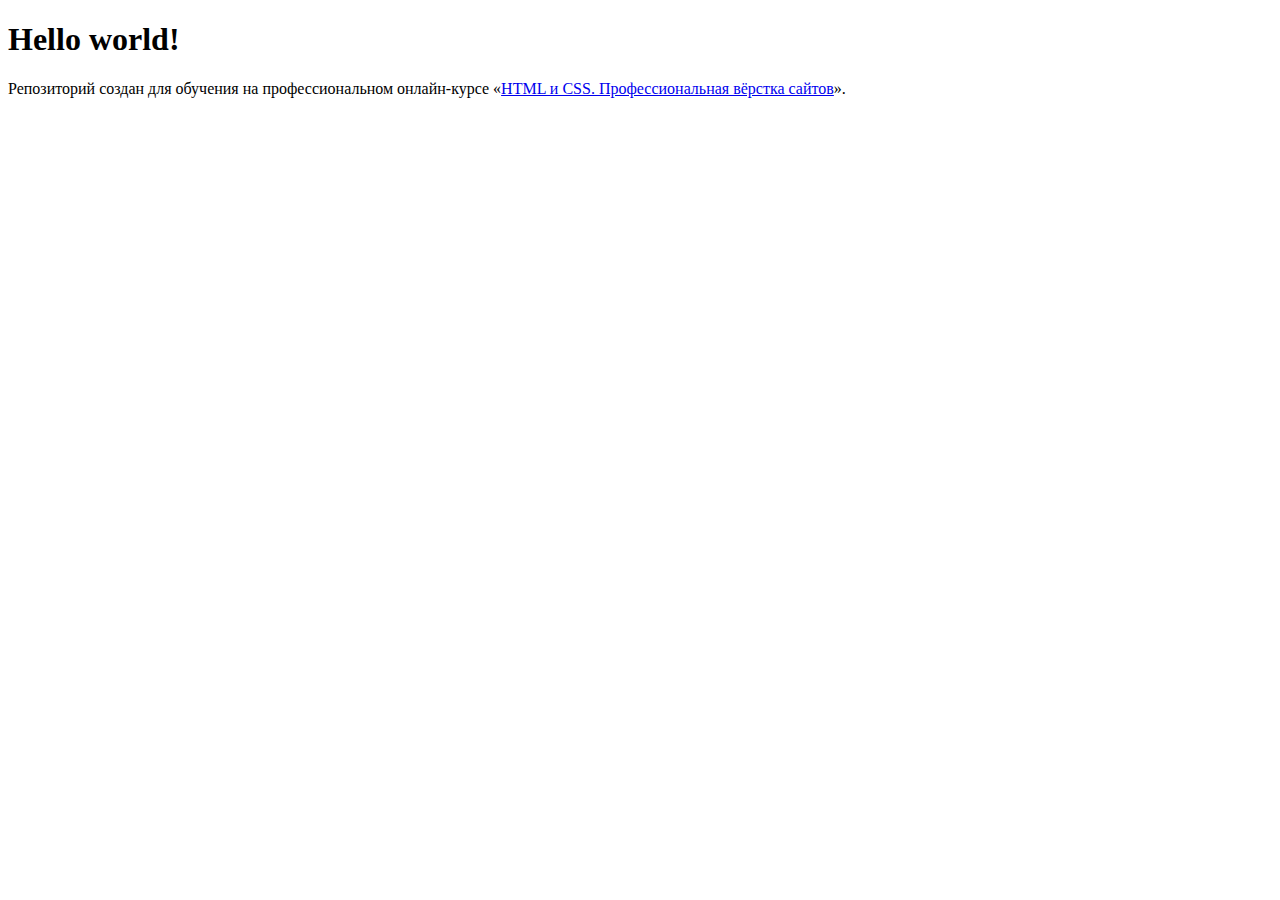
==== index.html @ e13b65fc "add my first commit" ====
<!DOCTYPE html>
<html lang="ru">
  <head>
    <meta charset="utf-8">
    <title>HTML Academy: Седона</title>
  </head>
  <body>
    <h1>Hello world!</h1>
    <p>Репозиторий создан для обучения на профессиональном онлайн‑курсе «<a href="https://htmlacademy.ru/intensive/htmlcss">HTML и CSS. Профессиональная вёрстка сайтов</a>».</p>

  </body>
</html>
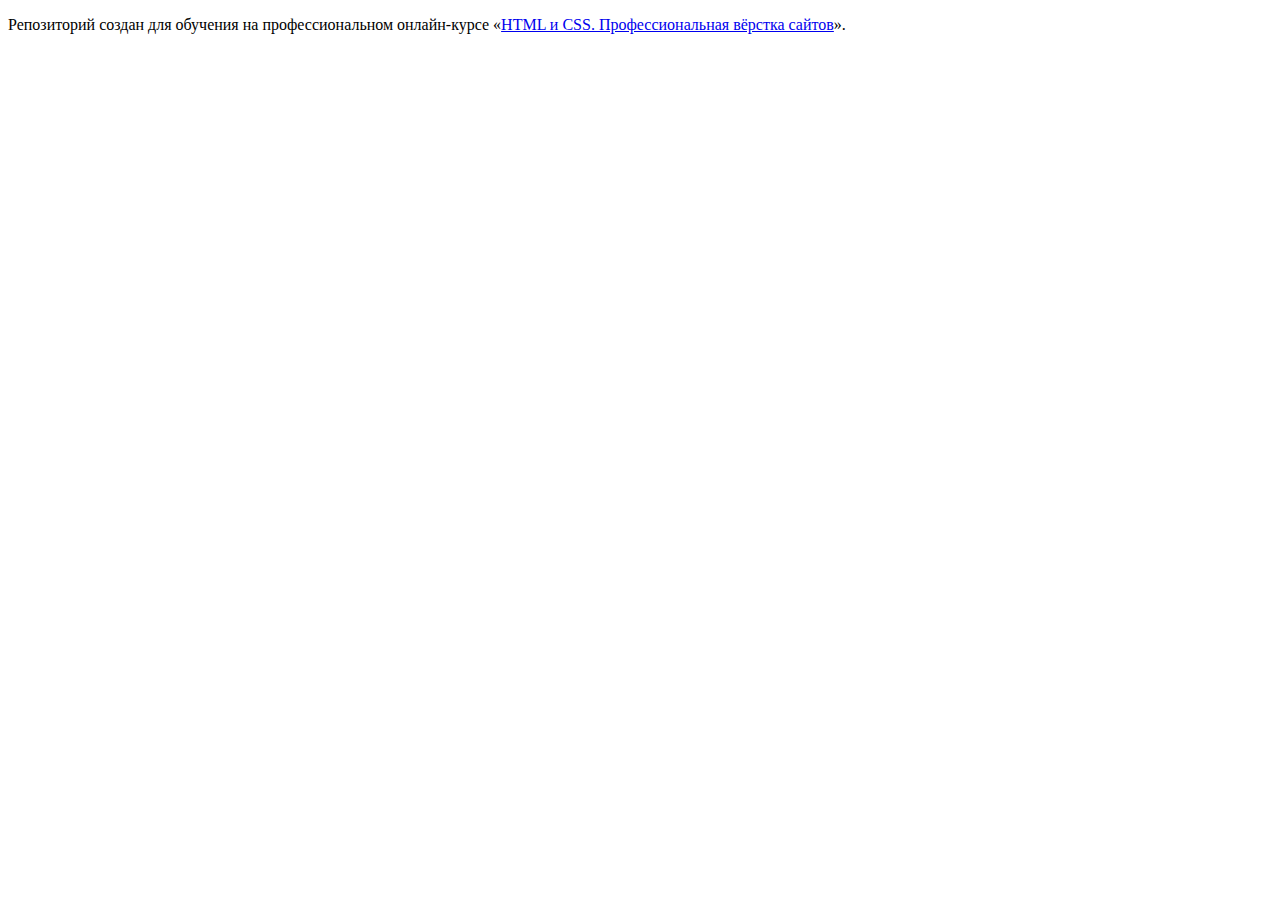
==== commit aec79478: "delete my commit" ====
--- a/index.html
+++ b/index.html
@@ -5,8 +5,6 @@
     <title>HTML Academy: Седона</title>
   </head>
   <body>
-    <h1>Hello world!</h1>
     <p>Репозиторий создан для обучения на профессиональном онлайн‑курсе «<a href="https://htmlacademy.ru/intensive/htmlcss">HTML и CSS. Профессиональная вёрстка сайтов</a>».</p>
-
   </body>
 </html>
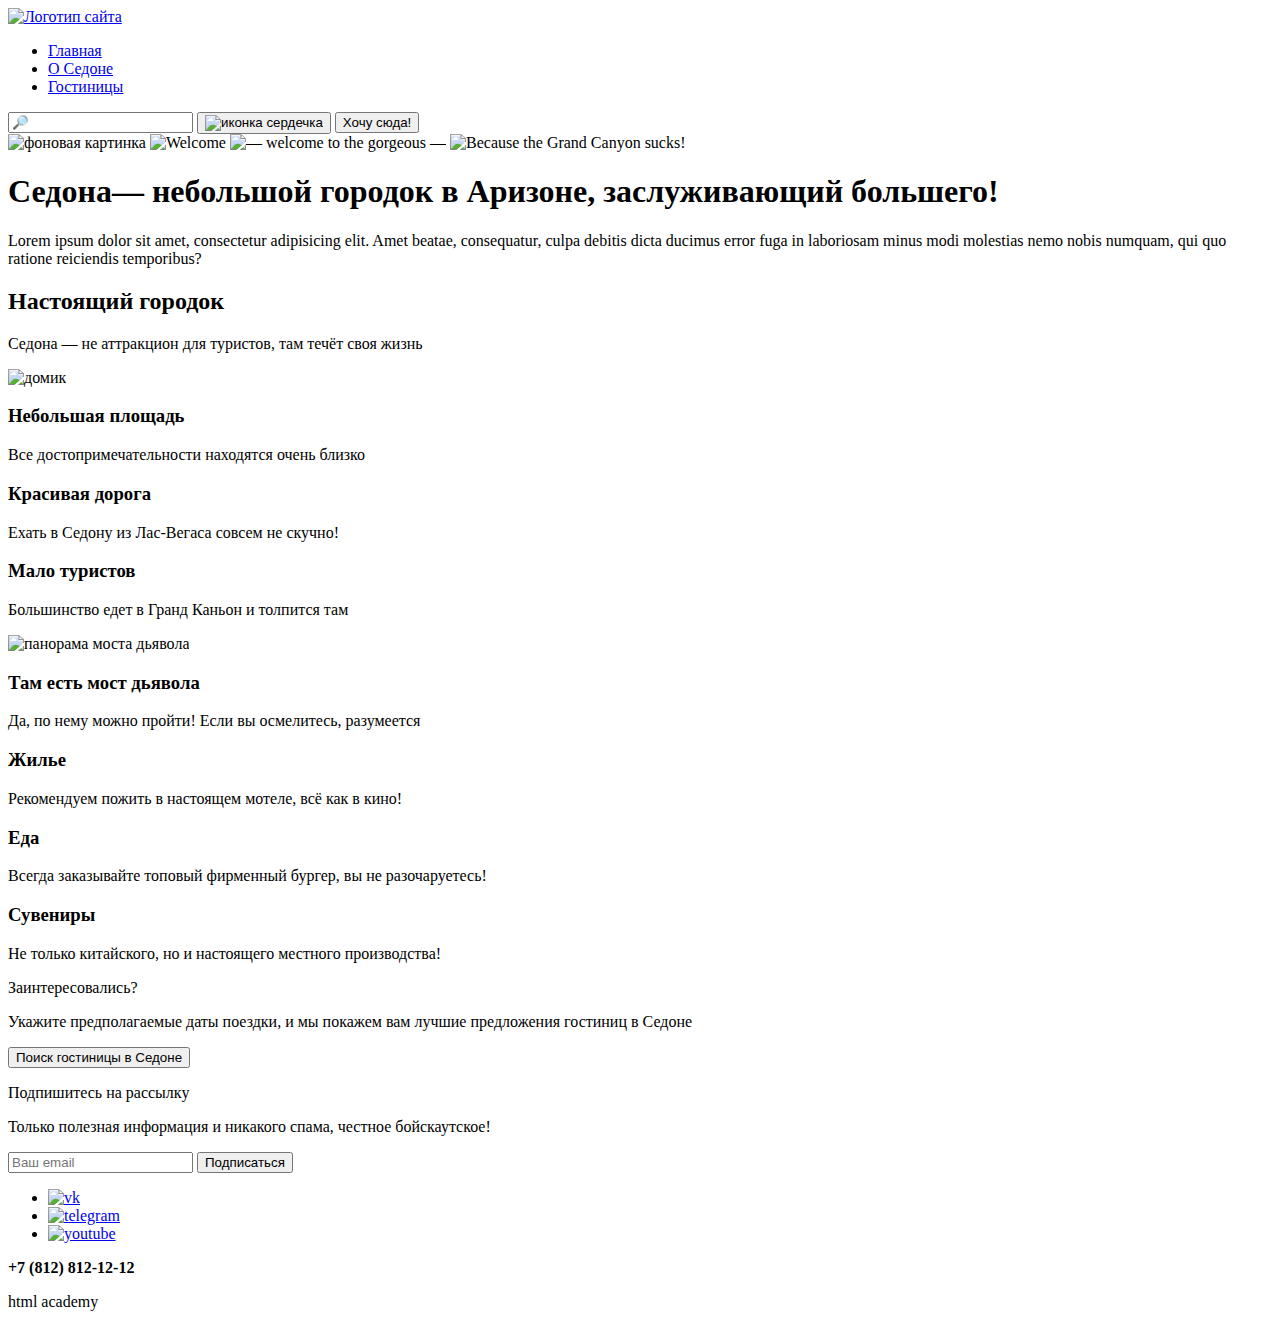
==== commit 2501bd51: "add markup of the main page and catalog" ====
--- a/index.html
+++ b/index.html
@@ -5,6 +5,121 @@
     <title>HTML Academy: Седона</title>
   </head>
   <body>
-    <p>Репозиторий создан для обучения на профессиональном онлайн‑курсе «<a href="https://htmlacademy.ru/intensive/htmlcss">HTML и CSS. Профессиональная вёрстка сайтов</a>».</p>
+    <header class="main-header">
+      <nav>
+        <a href="#">
+          <img src="#" alt="Логотип сайта">
+        </a>
+        <ul>
+          <li>
+            <a href="#">Главная</a>
+          </li>
+          <li>
+            <a href="#">О Седоне</a>
+          </li>
+          <li>
+            <a href="#">Гостиницы</a>
+          </li>
+        </ul>
+      </nav>
+      <div>
+        <label>
+          <input type="search" placeholder="🔎">
+          <button>
+            <img src="" alt="иконка сердечка">
+          </button>
+          <button>Хочу сюда!</button>
+        </label>
+      </div>
+    </header>
+    <main>
+      <section>
+        <div>
+          <img src="" alt="фоновая картинка">
+          <img src="" alt="Welcome">
+          <img src="" alt="— welcome to the gorgeous —">
+          <img src="" alt="Because the Grand Canyon sucks!">
+          <img src="" alt="">
+        </div>
+        <div>
+          <h1> Седона— небольшой городок в Аризоне, заслуживающий большего!</h1>
+          <p>Lorem ipsum dolor sit amet, consectetur adipisicing elit. Amet beatae, consequatur, culpa debitis dicta ducimus error fuga in laboriosam minus modi molestias nemo nobis numquam, qui quo ratione reiciendis temporibus?</p>
+        </div>
+      </section>
+      <section class="advantages-container">
+        <div>
+          <div class="advantages-item-dark">
+            <h2>Настоящий городок</h2>
+            <p>Седона — не аттракцион для туристов, там течёт своя жизнь</p>
+          </div>
+          <img src="photo-1" alt="домик">
+        </div>
+        <div>
+          <div class="advantages-item-light">
+            <h3>Небольшая площадь</h3>
+            <p>Все достопримечательности находятся очень близко</p>
+          </div>
+          <div class="advantages-item-middle">
+            <h3>Красивая дорога</h3>
+            <p>Ехать в Седону из Лас-Вегаса совсем не скучно!</p>
+          </div>
+          <div class="advantages-item-light">
+            <h3>Мало туристов</h3>
+            <p>Большинство едет в Гранд Каньон и толпится там</p>
+          </div>
+        </div>
+        <div>
+        <img src="photo-2" alt="панорама моста дьявола">
+        <div class="advantages-item-dark">
+          <h3>Там есть мост дьявола</h3>
+          <p>Да, по нему можно пройти! Если вы осмелитесь, разумеется</p>
+        </div>
+      </div>
+        <div>
+          <div class="advantages-item-middle">
+            <h3>Жилье</h3>
+            <p>Рекомендуем пожить в настоящем мотеле, всё как в кино!</p>
+          </div>
+          <div class="advantages-item-light">
+            <h3>Еда</h3>
+            <p>Всегда заказывайте топовый фирменный бургер, вы не разочаруетесь!</p>
+          </div>
+          <div class="advantages-item-middle">
+            <h3>Сувениры</h3>
+            <p>Не только китайского, но и настоящего местного производства!</p>
+          </div>
+        </div>
+      </section>
+    </main>
+    <section class="search-hotel">
+      <p>Заинтересовались?</p>
+      <p>Укажите предполагаемые даты поездки, и мы покажем вам лучшие предложения гостиниц в Седоне</p>
+      <button>Поиск гостиницы в Седоне</button>
+    </section>
+    <article class="subscribe-to-newsletter">
+      <p>Подпишитесь на рассылку</p>
+      <p>Только полезная информация и никакого спама, честное бойскаутское!</p>
+      <form action="#" method="post">
+        <label>
+          <input type="email" placeholder="Ваш email">
+          <button class="button-subscribe" type="submit">Подписаться</button>
+        </label>
+      </form>
+    </article>
+    <footer>
+      <ul class="socials">
+        <li>
+          <a href="https://vk.com/htmlacademy" target="_blank"><img src="" alt="vk"></a>
+        </li>
+        <li>
+          <a href="https://t.me/htmlacademy" target="_blank"><img src="" alt="telegram"></a>
+        </li>
+        <li>
+          <a href="https://www.youtube.com/user/htmlacademyru" target="_blank"><img src="" alt="youtube"></a>
+        </li>
+      </ul>
+      <b class="phone-number">+7 (812) 812-12-12</b>
+      <p>html academy</p>
+    </footer>
   </body>
 </html>
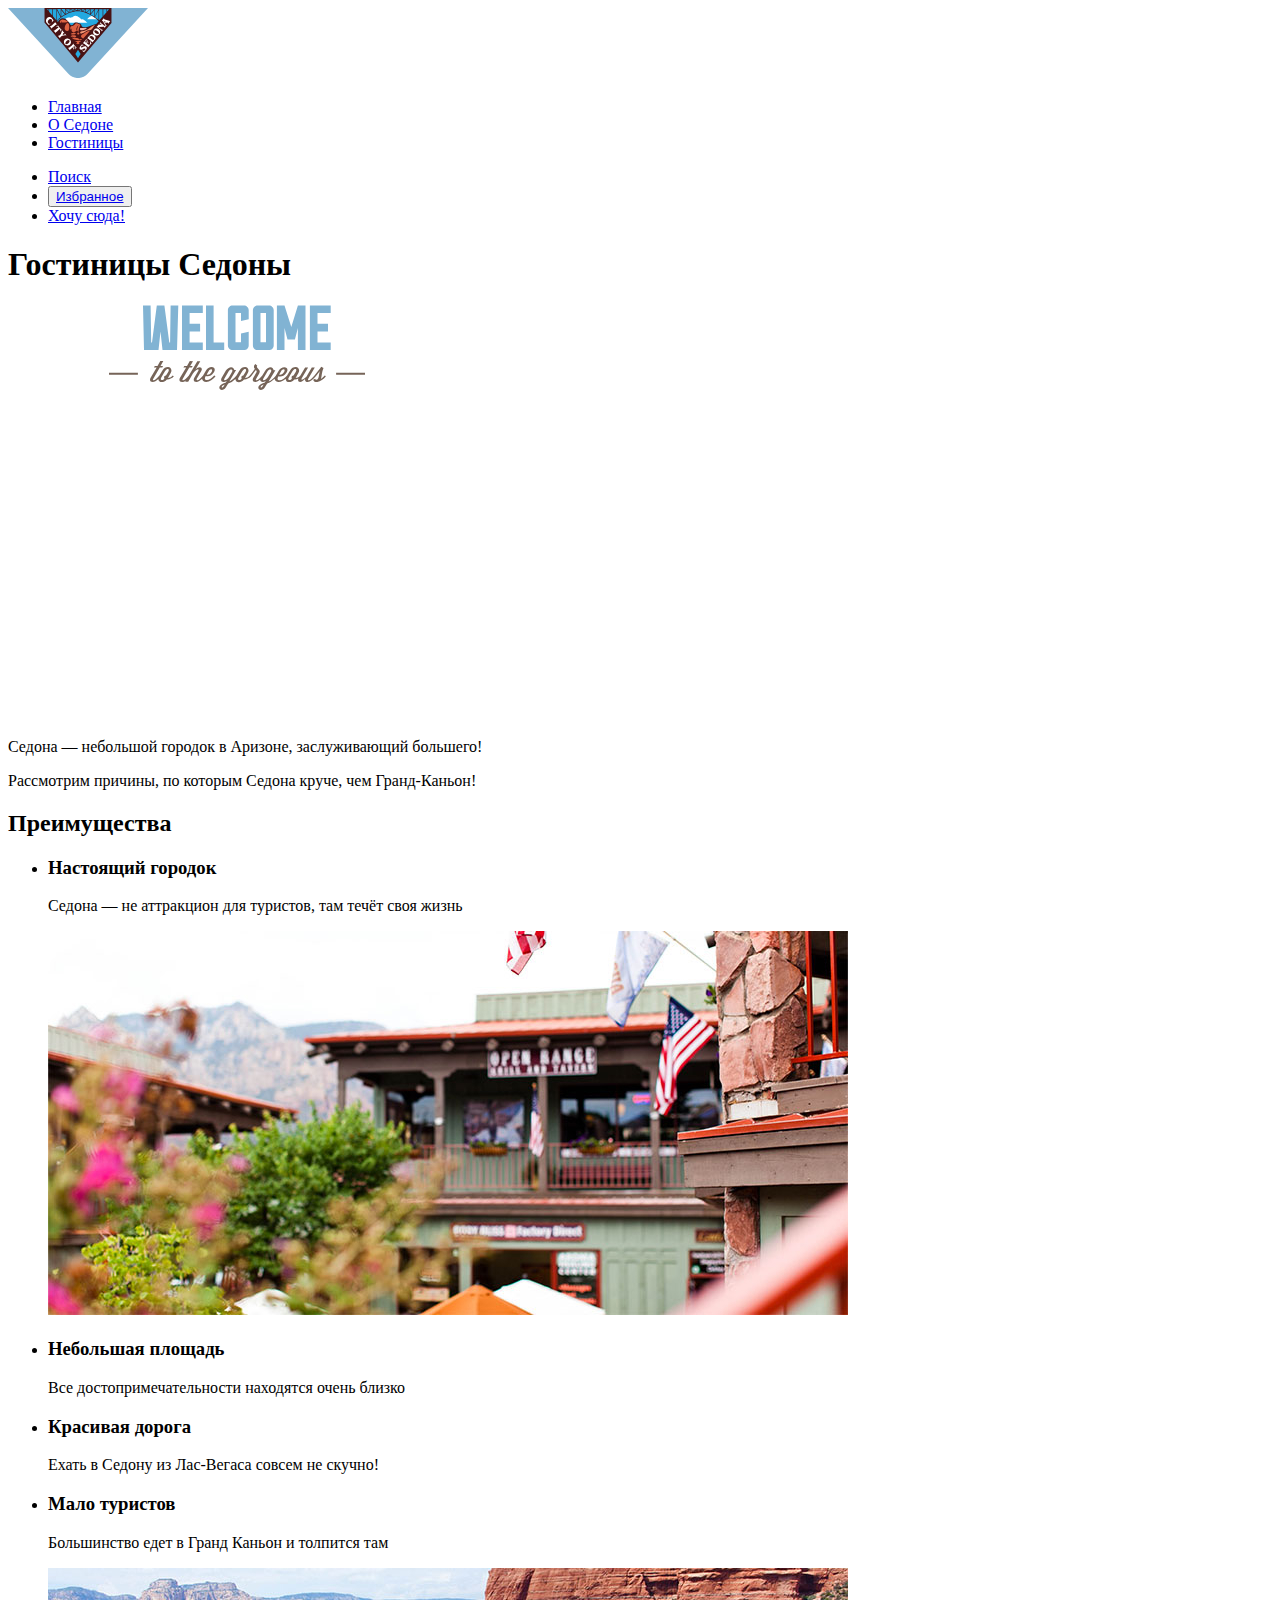
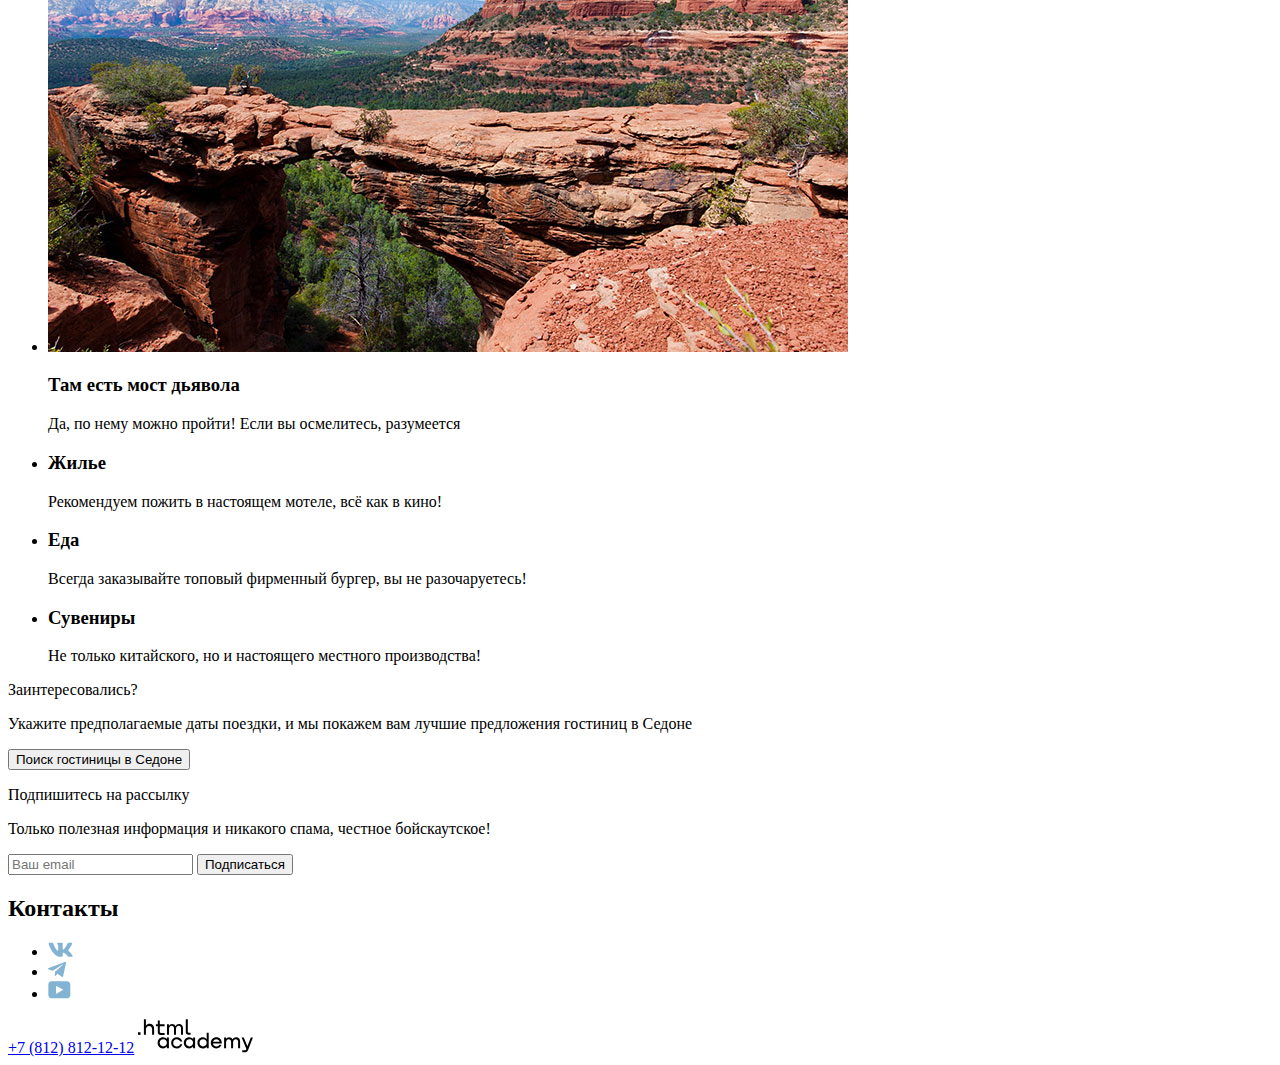
==== commit a44ca18b: "fix markup of the main page and catalog" ====
--- a/index.html
+++ b/index.html
@@ -2,124 +2,144 @@
 <html lang="ru">
   <head>
     <meta charset="utf-8">
-    <title>HTML Academy: Седона</title>
+    <title class="visually-hidden">HTML Academy: Седона</title>
   </head>
   <body>
     <header class="main-header">
-      <nav>
-        <a href="#">
-          <img src="#" alt="Логотип сайта">
-        </a>
-        <ul>
-          <li>
-            <a href="#">Главная</a>
+      <a href="https://htmlacademy.ru/">
+        <img src="img/logo-headeer.svg" alt="Логотип сайта">
+      </a>
+      <nav class="navigation">
+        <ul class="navigation-list">
+          <li class="navigation-item">
+            <a class="navigation-link navigation-link-current" href="/">Главная</a>
           </li>
-          <li>
-            <a href="#">О Седоне</a>
+          <li class="navigation-item">
+            <a class="navigation-link" href="#">О Седоне</a>
           </li>
-          <li>
-            <a href="#">Гостиницы</a>
+          <li class="navigation-item">
+            <a class="navigation-link" href="catalog.html">Гостиницы</a>
+          </li>
+        </ul>
+        <ul class="navigation-list navigation-user">
+          <li class="navigation-item">
+            <a class="navigation-link" href="#">
+              <span class="visually-hidden">Поиск</span>
+            </a>
+          </li>
+          <li class="navigation-item">
+            <button class="button-favorite" type="button" aria-label="Избранное" data-choose="12">
+              <a class="navigation-link" href="#">
+              <span class="visually-hidden">
+                Избранное
+              </span>
+              </a>
+            </button>
+          </li>
+          <li class="navigation-item">
+            <a class="navigation-link" href="#">
+              <span class="visually-hidden">
+                Хочу сюда!
+              </span>
+            </a>
           </li>
         </ul>
       </nav>
-      <div>
-        <label>
-          <input type="search" placeholder="🔎">
-          <button>
-            <img src="" alt="иконка сердечка">
-          </button>
-          <button>Хочу сюда!</button>
-        </label>
-      </div>
     </header>
-    <main>
-      <section>
-        <div>
-          <img src="" alt="фоновая картинка">
-          <img src="" alt="Welcome">
-          <img src="" alt="— welcome to the gorgeous —">
-          <img src="" alt="Because the Grand Canyon sucks!">
-          <img src="" alt="">
-        </div>
-        <div>
-          <h1> Седона— небольшой городок в Аризоне, заслуживающий большего!</h1>
-          <p>Lorem ipsum dolor sit amet, consectetur adipisicing elit. Amet beatae, consequatur, culpa debitis dicta ducimus error fuga in laboriosam minus modi molestias nemo nobis numquam, qui quo ratione reiciendis temporibus?</p>
-        </div>
+    <main class="main-index">
+      <h1 class="visually-hidden">Гостиницы Седоны</h1>
+      <section class="advantages">
+        <img src="img/welcome.svg" alt="Welcome to the gorgeous Sedona">
+        <img src="img/divider.svg">
+        <p> Седона — небольшой городок в Аризоне, заслуживающий большего!</p>
+        <p>Рассмотрим причины, по которым Седона круче, чем Гранд-Каньон!</p>
       </section>
       <section class="advantages-container">
-        <div>
-          <div class="advantages-item-dark">
-            <h2>Настоящий городок</h2>
-            <p>Седона — не аттракцион для туристов, там течёт своя жизнь</p>
-          </div>
-          <img src="photo-1" alt="домик">
-        </div>
-        <div>
-          <div class="advantages-item-light">
-            <h3>Небольшая площадь</h3>
-            <p>Все достопримечательности находятся очень близко</p>
-          </div>
-          <div class="advantages-item-middle">
-            <h3>Красивая дорога</h3>
-            <p>Ехать в Седону из Лас-Вегаса совсем не скучно!</p>
-          </div>
-          <div class="advantages-item-light">
-            <h3>Мало туристов</h3>
-            <p>Большинство едет в Гранд Каньон и толпится там</p>
-          </div>
-        </div>
-        <div>
-        <img src="photo-2" alt="панорама моста дьявола">
-        <div class="advantages-item-dark">
-          <h3>Там есть мост дьявола</h3>
-          <p>Да, по нему можно пройти! Если вы осмелитесь, разумеется</p>
-        </div>
-      </div>
-        <div>
-          <div class="advantages-item-middle">
-            <h3>Жилье</h3>
-            <p>Рекомендуем пожить в настоящем мотеле, всё как в кино!</p>
-          </div>
-          <div class="advantages-item-light">
-            <h3>Еда</h3>
-            <p>Всегда заказывайте топовый фирменный бургер, вы не разочаруетесь!</p>
-          </div>
-          <div class="advantages-item-middle">
-            <h3>Сувениры</h3>
-            <p>Не только китайского, но и настоящего местного производства!</p>
-          </div>
-        </div>
+        <h2 class="visually-hidden">Преимущества</h2>
+        <ul class="advantages-list">
+          <li class="advantages-item">
+            <div class="advantages-item advantages-dark">
+              <h3 class="advantages-title-white">Настоящий городок</h3>
+              <p class="advantages-description">Седона — не аттракцион для туристов, там течёт своя жизнь</p>
+            </div>
+            <img src="img/photo-1.jpg" alt="домик">
+          </li>
+          <li class="advantages-item advantages-light">
+            <h3 class="advantages-title-black">Небольшая площадь</h3>
+            <p class="advantages-description">Все достопримечательности находятся очень близко</p>
+          </li>
+          <li class="advantages-item advantages-middle">
+            <h3 class="advantages-title-black">Красивая дорога</h3>
+            <p class="advantages-description">Ехать в Седону из Лас-Вегаса совсем не скучно!</p>
+          </li>
+          <li class="advantages-item advantages-light">
+            <h3 class="advantages-title-black">Мало туристов</h3>
+            <p class="advantages-description">Большинство едет в Гранд Каньон и толпится там</p>
+          </li>
+          <li class="advantages-item">
+            <img src="img/photo-2.jpg" alt="панорама моста дьявола">
+            <div class="advantages-item advantages-dark">
+              <h3 class="advantages-title-white">Там есть мост дьявола</h3>
+              <p class="advantages-description">Да, по нему можно пройти! Если вы осмелитесь, разумеется</p>
+            </div>
+          </li>
+        </ul>
+        <ul>
+          <li class="advantages-item advantages-middle">
+            <h3 class="advantages-title-black">Жилье</h3>
+            <p class="advantages-description">Рекомендуем пожить в настоящем мотеле, всё как в кино!</p>
+          </li>
+          <li class="advantages-item advantages-light">
+            <h3 class="advantages-title-black">Еда</h3>
+            <p class="advantages-description">Всегда заказывайте топовый фирменный бургер, вы не разочаруетесь!</p>
+          </li>
+          <li class="advantages-item advantages-middle">
+            <h3 class="advantages-title-black">Сувениры</h3>
+            <p class="advantages-description">Не только китайского, но и настоящего местного производства!</p>
+          </li>
+        </ul>
+      </section>
+      <section class="search-hotel">
+        <p class="search-question">Заинтересовались?</p>
+        <p class="search-description">Укажите предполагаемые даты поездки, и мы покажем вам лучшие предложения гостиниц в Седоне</p>
+        <form action="#">
+          <button class="search-button button">Поиск гостиницы в Седоне</button>
+        </form>
       </section>
     </main>
-    <section class="search-hotel">
-      <p>Заинтересовались?</p>
-      <p>Укажите предполагаемые даты поездки, и мы покажем вам лучшие предложения гостиниц в Седоне</p>
-      <button>Поиск гостиницы в Седоне</button>
-    </section>
     <article class="subscribe-to-newsletter">
-      <p>Подпишитесь на рассылку</p>
-      <p>Только полезная информация и никакого спама, честное бойскаутское!</p>
-      <form action="#" method="post">
+      <p class="subscribe-paragraph">Подпишитесь на рассылку</p>
+      <p class="subscribe-description">Только полезная информация и никакого спама, честное бойскаутское!</p>
+      <form class="newsletter-form" action="https://echo.htmlacademy.ru/" method="post">
         <label>
           <input type="email" placeholder="Ваш email">
-          <button class="button-subscribe" type="submit">Подписаться</button>
+          <button class="button-subscribe button" type="submit">Подписаться</button>
         </label>
       </form>
     </article>
-    <footer>
-      <ul class="socials">
-        <li>
-          <a href="https://vk.com/htmlacademy" target="_blank"><img src="" alt="vk"></a>
+    <footer class="page-footer">
+      <h2 class="visually-hidden">Контакты</h2>
+      <ul class="footer-social-list">
+        <li class="footer-social-item">
+          <a class="button" href="https://vk.com/htmlacademy" target="_blank">
+            <img src="img/logo-vk.svg" alt="vk">
+          </a>
         </li>
-        <li>
-          <a href="https://t.me/htmlacademy" target="_blank"><img src="" alt="telegram"></a>
+        <li class="footer-social-item">
+          <a class="button" href="https://t.me/htmlacademy" target="_blank">
+            <img src="img/logo-telegram.svg" alt="telegram">
+          </a>
         </li>
-        <li>
-          <a href="https://www.youtube.com/user/htmlacademyru" target="_blank"><img src="" alt="youtube"></a>
+        <li class="footer-social-item">
+          <a class="button" class="visually-hidden" href="https://www.youtube.com/user/htmlacademyru" target="_blank">
+            <img src="img/logo-youtube.svg" alt="youtube">
+          </a>
         </li>
       </ul>
-      <b class="phone-number">+7 (812) 812-12-12</b>
-      <p>html academy</p>
+      <adress class="contacts-phone">
+        <a class="contacts-phone-number" href="tel:+7 (812) 812-12-12">+7 (812) 812-12-12</a>
+      </adress>
+      <img src="img/logo.svg" alt="лого html academy">
     </footer>
   </body>
 </html>
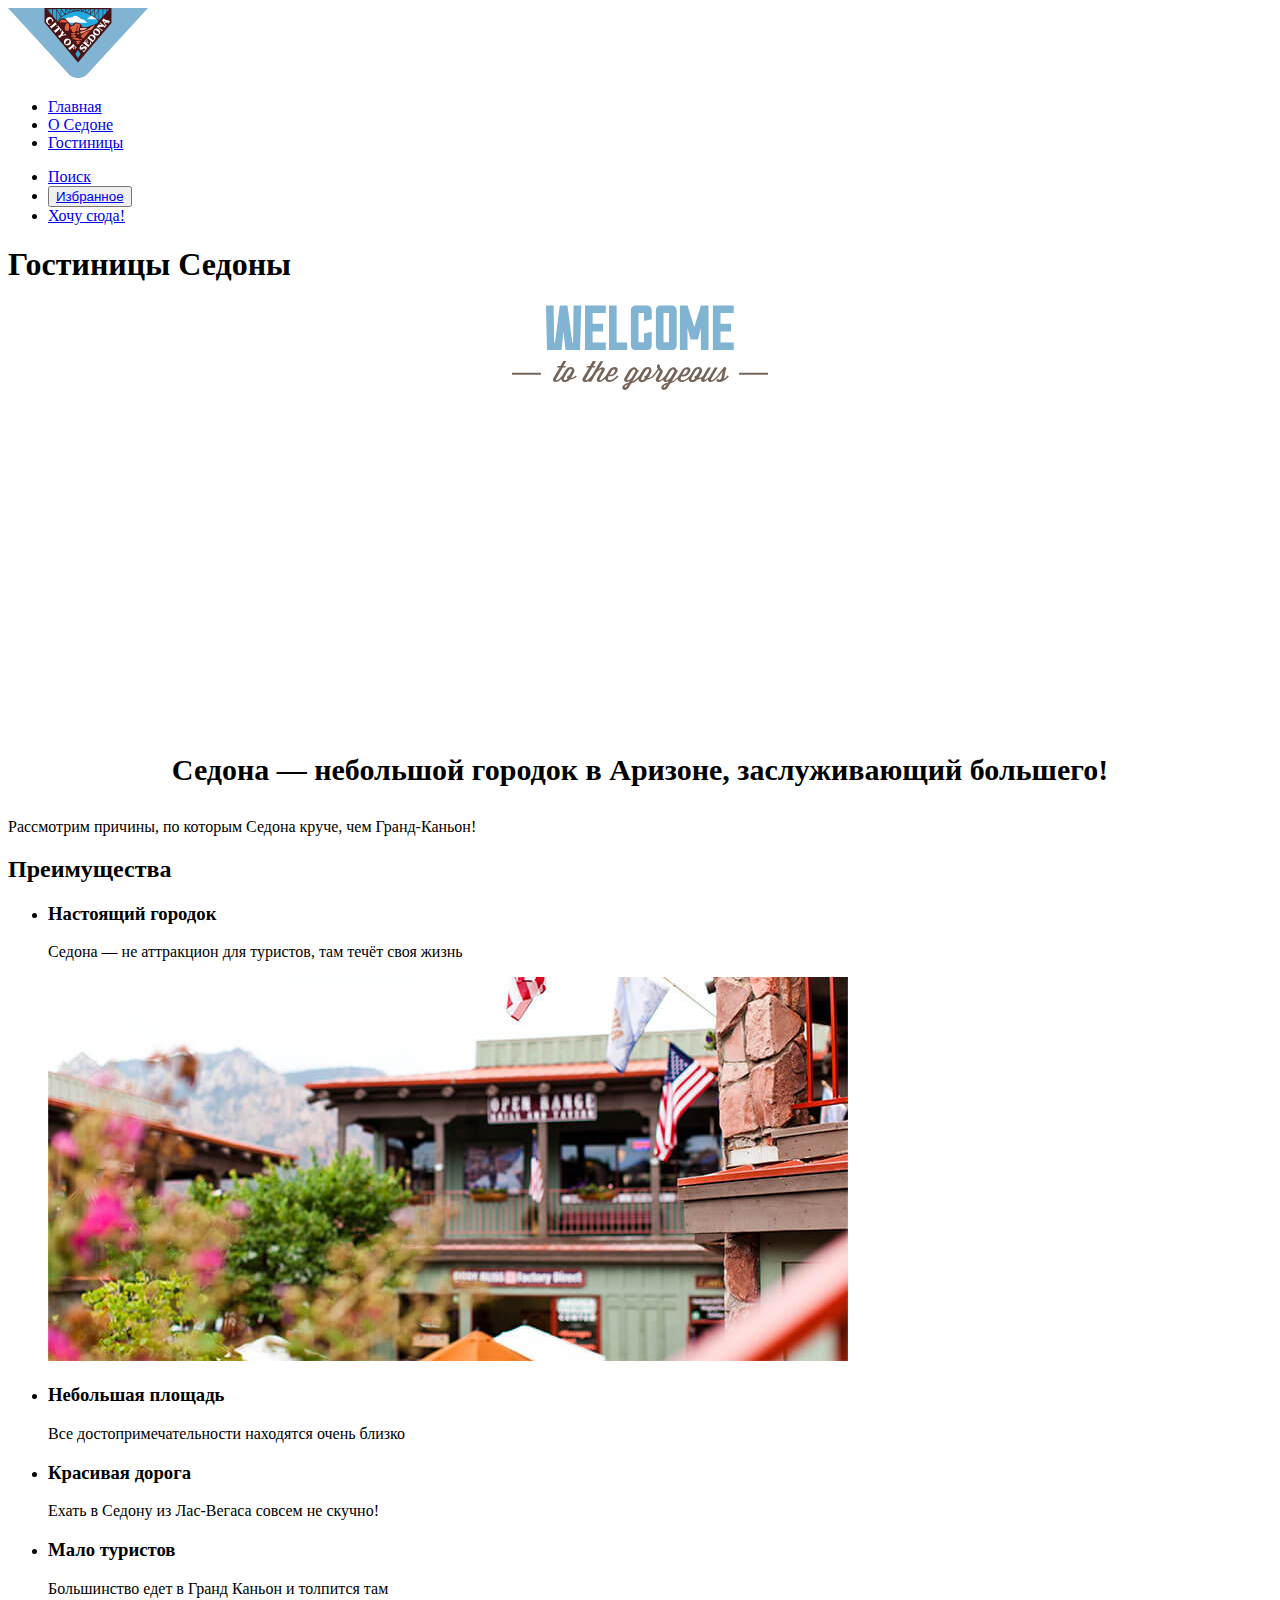
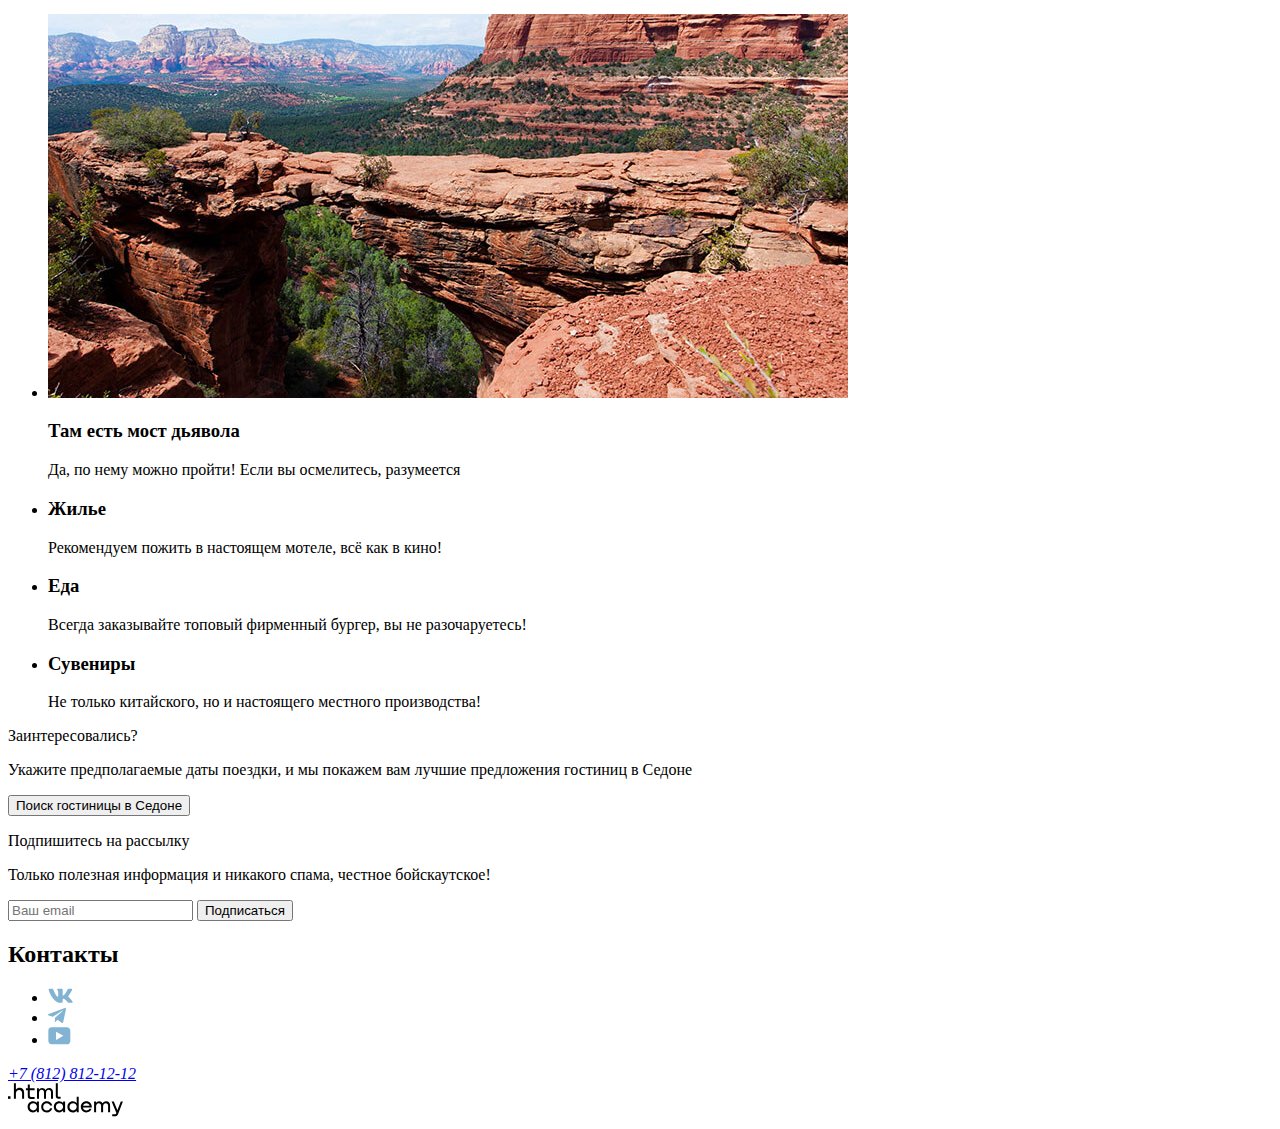
==== commit d0364377: "Merge pull request #5 from utkative/master" ====
--- a/index.html
+++ b/index.html
@@ -3,11 +3,12 @@
   <head>
     <meta charset="utf-8">
     <title class="visually-hidden">HTML Academy: Седона</title>
+    <link href="style/style.css" rel="stylesheet">
   </head>
   <body>
     <header class="main-header">
       <a href="https://htmlacademy.ru/">
-        <img src="img/logo-headeer.svg" alt="Логотип сайта">
+        <img src="images/logo-headeer.svg" width="140" height="70" alt="Логотип сайта">
       </a>
       <nav class="navigation">
         <ul class="navigation-list">
@@ -48,11 +49,15 @@
     </header>
     <main class="main-index">
       <h1 class="visually-hidden">Гостиницы Седоны</h1>
-      <section class="advantages">
-        <img src="img/welcome.svg" alt="Welcome to the gorgeous Sedona">
-        <img src="img/divider.svg">
-        <p> Седона — небольшой городок в Аризоне, заслуживающий большего!</p>
-        <p>Рассмотрим причины, по которым Седона круче, чем Гранд-Каньон!</p>
+      <section>
+        <div class="advantages">
+          <img src="images/welcome.svg" width="458" height="352" alt="Welcome to the gorgeous Sedona">
+          <img src="images/divider.svg" width="1200" height="57">
+        </div>
+        <div class="advantages-description">
+          <p class="advantages-description-title"> Седона — небольшой городок в Аризоне, заслуживающий большего!</p>
+          <p class="advantages-description-item">Рассмотрим причины, по которым Седона круче, чем Гранд-Каньон!</p>
+        </div>
       </section>
       <section class="advantages-container">
         <h2 class="visually-hidden">Преимущества</h2>
@@ -62,7 +67,7 @@
               <h3 class="advantages-title-white">Настоящий городок</h3>
               <p class="advantages-description">Седона — не аттракцион для туристов, там течёт своя жизнь</p>
             </div>
-            <img src="img/photo-1.jpg" alt="домик">
+            <img src="images/photo-1.jpg" width="800" height="384" alt="домик">
           </li>
           <li class="advantages-item advantages-light">
             <h3 class="advantages-title-black">Небольшая площадь</h3>
@@ -77,7 +82,7 @@
             <p class="advantages-description">Большинство едет в Гранд Каньон и толпится там</p>
           </li>
           <li class="advantages-item">
-            <img src="img/photo-2.jpg" alt="панорама моста дьявола">
+            <img src="images/photo-2.jpg" width="800" height="384" alt="панорама моста дьявола">
             <div class="advantages-item advantages-dark">
               <h3 class="advantages-title-white">Там есть мост дьявола</h3>
               <p class="advantages-description">Да, по нему можно пройти! Если вы осмелитесь, разумеется</p>
@@ -122,24 +127,24 @@
       <ul class="footer-social-list">
         <li class="footer-social-item">
           <a class="button" href="https://vk.com/htmlacademy" target="_blank">
-            <img src="img/logo-vk.svg" alt="vk">
+            <img src="images/logo-vk.svg" width="25" height="15" alt="vk">
           </a>
         </li>
         <li class="footer-social-item">
           <a class="button" href="https://t.me/htmlacademy" target="_blank">
-            <img src="img/logo-telegram.svg" alt="telegram">
+            <img src="images/logo-telegram.svg" width="18" height="16" alt="telegram">
           </a>
         </li>
         <li class="footer-social-item">
-          <a class="button" class="visually-hidden" href="https://www.youtube.com/user/htmlacademyru" target="_blank">
-            <img src="img/logo-youtube.svg" alt="youtube">
+          <a class="visually-hidden button" href="https://www.youtube.com/user/htmlacademyru" target="_blank">
+            <img src="images/logo-youtube.svg" width="23" height="18" alt="youtube">
           </a>
         </li>
       </ul>
-      <adress class="contacts-phone">
+      <address class="contacts-phone">
         <a class="contacts-phone-number" href="tel:+7 (812) 812-12-12">+7 (812) 812-12-12</a>
-      </adress>
-      <img src="img/logo.svg" alt="лого html academy">
+      </address>
+      <img src="images/logo.svg" width="115" height="34" alt="лого html academy">
     </footer>
   </body>
 </html>
--- a/style/style.css
+++ b/style/style.css
@@ -0,0 +1,28 @@
+.advantages {
+  color: #000000;
+  background-color: #ffffff;
+  background-image: url("../img/index-background.jpg");
+  background-size: 100% auto;
+  background-repeat: no-repeat;
+  text-align: center;
+}
+
+.advantages-description-title {
+  color: black;
+  font-family: "PT Sans";
+  font-style: normal;
+  font-weight: 700;
+  font-size: 30px;
+  line-height: 36px;
+  text-align: center;
+  }
+
+. advantages-description-item {
+  color: black;
+  font-family: "PT Sans";
+  font-style: normal;
+  font-weight: 400;
+  font-size: 22px;
+  line-height: 26px;
+  text-align: center;
+}
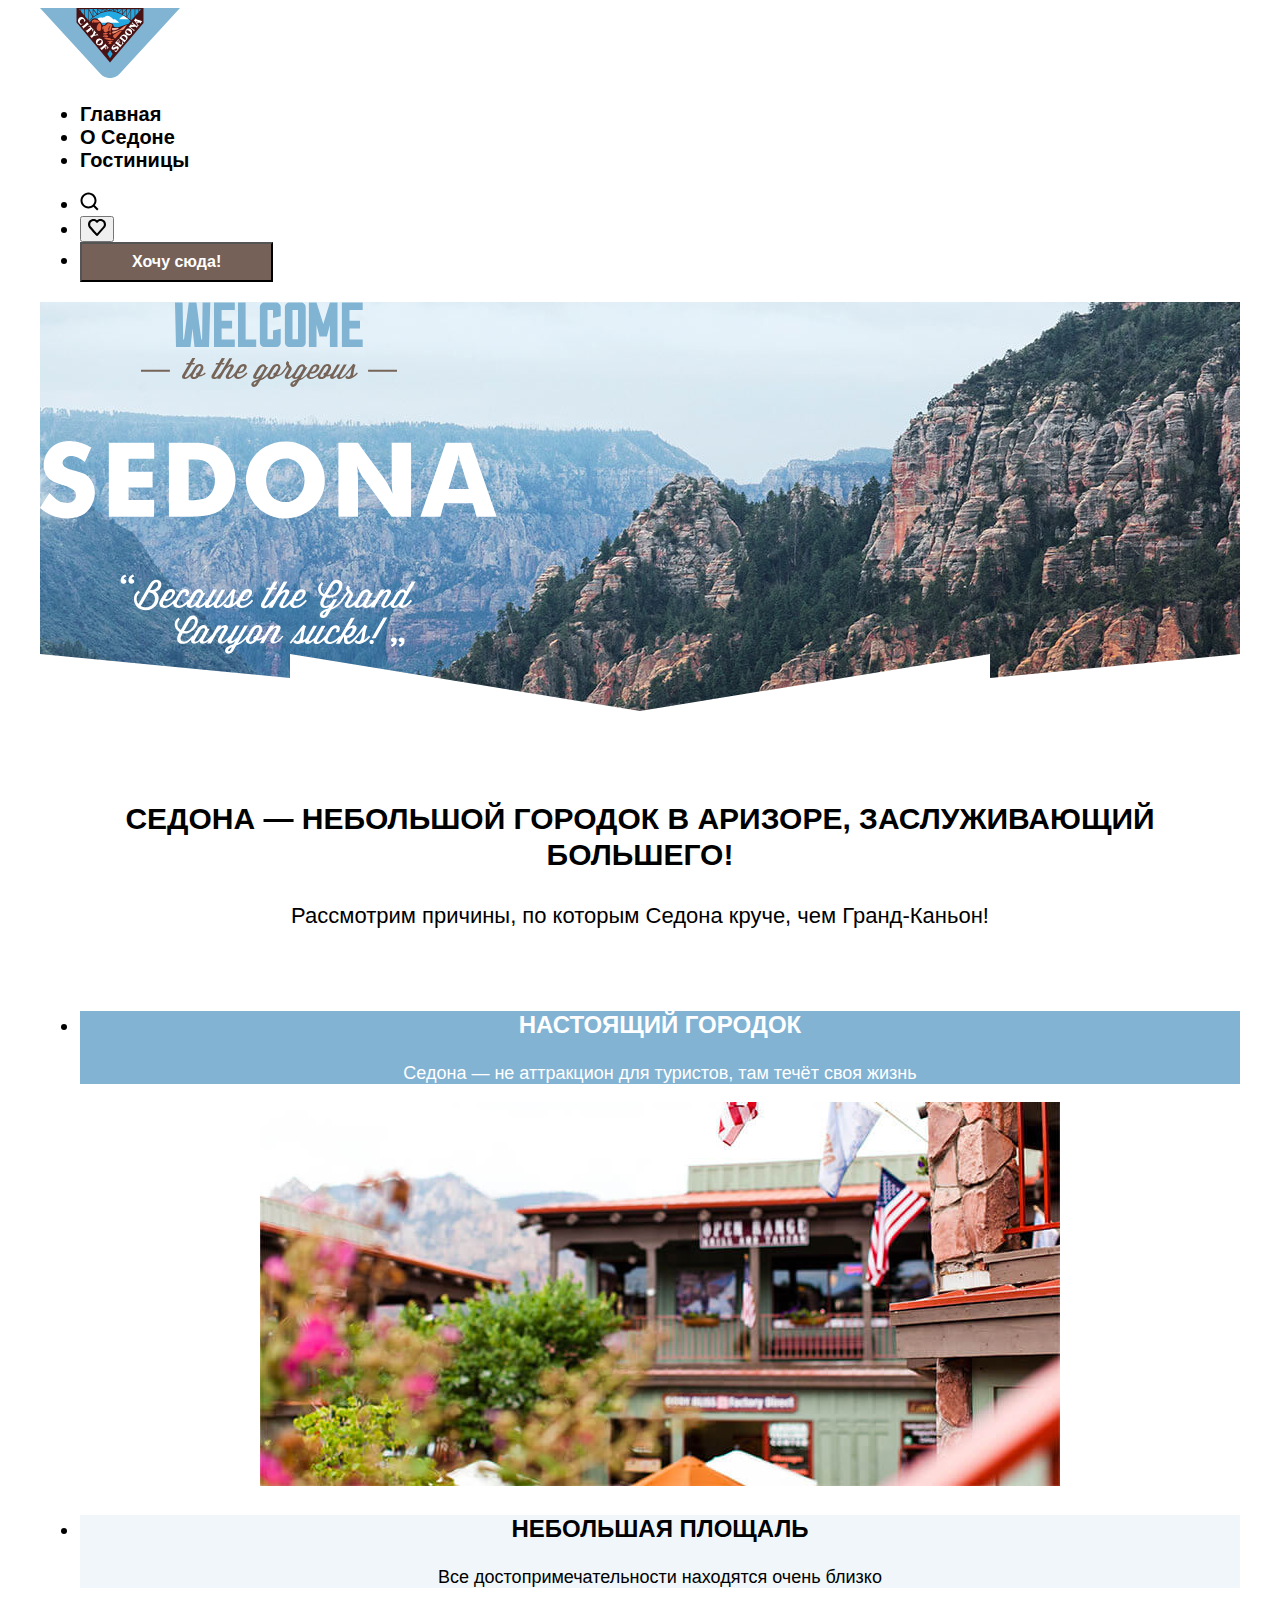
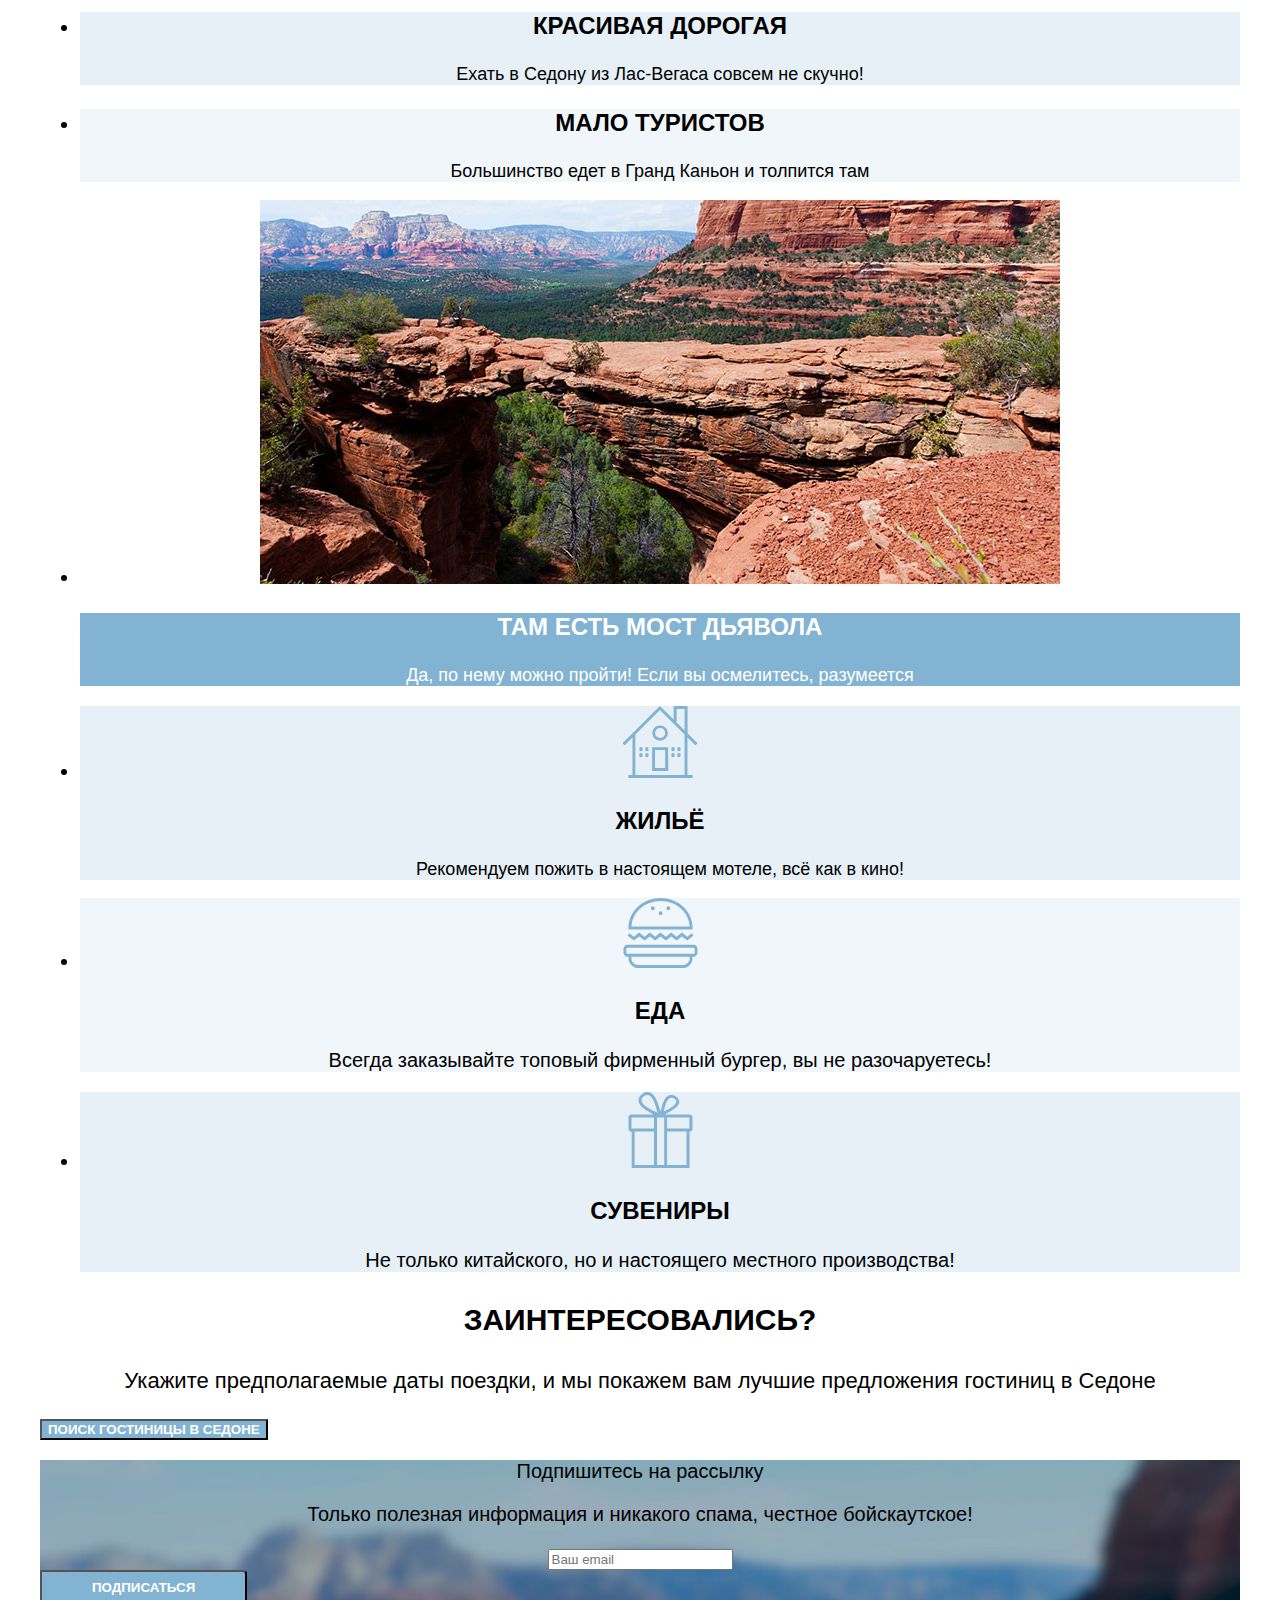
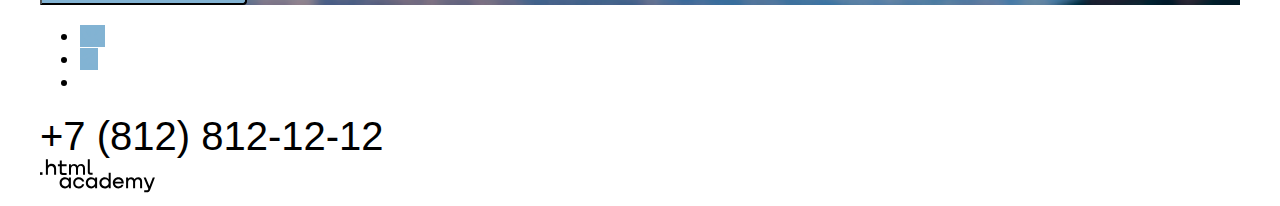
==== commit 7dd9478c: "add graphics of the main page and catalog" ====
--- a/index.html
+++ b/index.html
@@ -2,149 +2,152 @@
 <html lang="ru">
   <head>
     <meta charset="utf-8">
+    <meta name="viewport" content="width=device-width, initial-scale=1.0">
     <title class="visually-hidden">HTML Academy: Седона</title>
     <link href="style/style.css" rel="stylesheet">
   </head>
   <body>
-    <header class="main-header">
-      <a href="https://htmlacademy.ru/">
-        <img src="images/logo-headeer.svg" width="140" height="70" alt="Логотип сайта">
-      </a>
-      <nav class="navigation">
-        <ul class="navigation-list">
-          <li class="navigation-item">
-            <a class="navigation-link navigation-link-current" href="/">Главная</a>
-          </li>
-          <li class="navigation-item">
-            <a class="navigation-link" href="#">О Седоне</a>
-          </li>
-          <li class="navigation-item">
-            <a class="navigation-link" href="catalog.html">Гостиницы</a>
-          </li>
-        </ul>
-        <ul class="navigation-list navigation-user">
-          <li class="navigation-item">
-            <a class="navigation-link" href="#">
-              <span class="visually-hidden">Поиск</span>
+    <div class="container">
+      <header class="main-header">
+        <a href="https://htmlacademy.ru/">
+          <img src="images/logo-headeer.svg" width="140" height="70" alt="Логотип сайта">
+        </a>
+        <nav class="navigation">
+          <ul class="navigation-list">
+            <li class="navigation-item">
+              <a class="navigation-link navigation-link-current" href="/">Главная</a>
+            </li>
+            <li class="navigation-item">
+              <a class="navigation-link" href="#">О Седоне</a>
+            </li>
+            <li class="navigation-item">
+              <a class="navigation-link" href="catalog.html">Гостиницы</a>
+            </li>
+          </ul>
+          <ul class="navigation-list navigation-user">
+            <li class="navigation-item">
+              <a class="navigation-link" href="#">
+                <img src="images/icon-search-header.svg" alt="Иконка поиска">
+                <span class="visually-hidden">Поиск</span>
+              </a>
+            </li>
+            <li class="navigation-item">
+              <button class="button-favorite" type="button" aria-label="Избранное" data-choose="12">
+                <a class="navigation-link" href="#">
+                  <img src="images/heart.svg" alt="Иконка избранного">
+                </a>
+              </button>
+            </li>
+            <li class="navigation-item">
+              <a class="navigation-link" href="#">
+                <button class="button-want-here" type="button">Хочу сюда!</button>
+              </a>
+            </li>
+          </ul>
+        </nav>
+      </header>
+      <main class="main-index">
+        <h1 class="visually-hidden">Гостиницы Седоны</h1>
+        <section>
+          <div class="advantages">
+            <img class="advantages-img" src="images/welcome.svg" width="458" height="352" alt="Welcome to the gorgeous Sedona">
+            <img class="advantages-img-divider" src="images/divider.svg" width="1200" height="57">
+          </div>
+          <div class="advantages-description">
+            <p class="advantages-description-title"> Седона — небольшой городок в Аризоре, заслуживающий большего!</p>
+            <p class="advantages-description-item">Рассмотрим причины, по которым Седона круче, чем Гранд-Каньон!</p>
+          </div>
+        </section>
+        <section class="advantages-container">
+          <h2 class="visually-hidden">Преимущества</h2>
+          <ul class="advantages-list">
+            <li class="advantages-item">
+              <div class="advantages-item advantages-dark">
+                <h3 class="advantages-title-white">Настоящий городок</h3>
+                <p class="advantages-description-white">Седона — не аттракцион для туристов, там течёт своя жизнь</p>
+              </div>
+              <img src="images/photo-1.jpg" width="800" height="384" alt="домик">
+            </li>
+            <li class="advantages-item advantages-light">
+              <h3 class="advantages-title-black">Небольшая площаль</h3>
+              <p class="advantages-description-black">Все достопримечательности находятся очень близко</p>
+            </li>
+            <li class="advantages-item advantages-middle">
+              <h3 class="advantages-title-black">Красивая дорогая</h3>
+              <p class="advantages-description-black">Ехать в Седону из Лас-Вегаса совсем не скучно!</p>
+            </li>
+            <li class="advantages-item advantages-light">
+              <h3 class="advantages-title-black">Мало туристов</h3>
+              <p class="advantages-description-black">Большинство едет в Гранд Каньон и толпится там</p>
+            </li>
+            <li class="advantages-item">
+              <img src="images/photo-2.jpg" width="800" height="384" alt="панорама моста дьявола">
+              <div class="advantages-item advantages-dark">
+                <h3 class="advantages-title-white">Там есть мост дьявола</h3>
+                <p class="advantages-description-white">Да, по нему можно пройти! Если вы осмелитесь, разумеется</p>
+              </div>
+            </li>
+          </ul>
+          <ul>
+            <li class="advantages-item advantages-middle">
+              <img src="images/house-advantage.svg" width="76" height="72">
+              <h3 class="advantages-title-black">Жильё</h3>
+              <p class="advantages-description-black">Рекомендуем пожить в настоящем мотеле, всё как в кино!</p>
+            </li>
+            <li class="advantages-item advantages-light">
+              <img src="images/burger-advantage.svg" width="75" height="70">
+              <h3 class="advantages-title-black">Еда</h3>
+              <p class="advantages-description--black">Всегда заказывайте топовый фирменный бургер, вы не разочаруетесь!</p>
+            </li>
+            <li class="advantages-item advantages-middle">
+              <img src="images/present-advantage.svg" width="65" height="76">
+              <h3 class="advantages-title-black">Сувениры</h3>
+              <p class="advantages-description--black">Не только китайского, но и настоящего местного производства!</p>
+            </li>
+          </ul>
+        </section>
+        <section class="search-hotel">
+          <p class="search-question">Заинтересовались?</p>
+          <p class="search-description">Укажите предполагаемые даты поездки, и мы покажем вам лучшие предложения гостиниц в Седоне</p>
+          <form action="#">
+            <button class="search-button button">Поиск гостиницы в Седоне</button>
+          </form>
+        </section>
+      </main>
+      <article class="subscribe-to-newsletter">
+        <p class="subscribe-paragraph">Подпишитесь на рассылку</p>
+        <p class="subscribe-description">Только полезная информация и никакого спама, честное бойскаутское!</p>
+        <form class="newsletter-form" action="https://echo.htmlacademy.ru/" method="post">
+          <label>
+            <input type="email" placeholder="Ваш email">
+            <button class="button-subscribe button" type="submit">Подписаться</button>
+          </label>
+        </form>
+      </article>
+      <footer class="page-footer">
+        <h2 class="visually-hidden">Контакты</h2>
+        <ul class="footer-social-list">
+          <li class="footer-social-item">
+            <a class="button" href="https://vk.com/htmlacademy" target="_blank">
+              <img src="images/logo-vk.svg" width="25" height="15" alt="vk">
             </a>
           </li>
-          <li class="navigation-item">
-            <button class="button-favorite" type="button" aria-label="Избранное" data-choose="12">
-              <a class="navigation-link" href="#">
-              <span class="visually-hidden">
-                Избранное
-              </span>
-              </a>
-            </button>
+          <li class="footer-social-item">
+            <a class="button" href="https://t.me/htmlacademy" target="_blank">
+              <img src="images/logo-telegram.svg" width="18" height="16" alt="telegram">
+            </a>
           </li>
-          <li class="navigation-item">
-            <a class="navigation-link" href="#">
-              <span class="visually-hidden">
-                Хочу сюда!
-              </span>
+          <li class="footer-social-item">
+            <a class="visually-hidden button" href="https://www.youtube.com/user/htmlacademyru" target="_blank">
+              <img src="images/logo-youtube.svg" width="23" height="18" alt="youtube">
             </a>
           </li>
         </ul>
-      </nav>
-    </header>
-    <main class="main-index">
-      <h1 class="visually-hidden">Гостиницы Седоны</h1>
-      <section>
-        <div class="advantages">
-          <img src="images/welcome.svg" width="458" height="352" alt="Welcome to the gorgeous Sedona">
-          <img src="images/divider.svg" width="1200" height="57">
-        </div>
-        <div class="advantages-description">
-          <p class="advantages-description-title"> Седона — небольшой городок в Аризоне, заслуживающий большего!</p>
-          <p class="advantages-description-item">Рассмотрим причины, по которым Седона круче, чем Гранд-Каньон!</p>
-        </div>
-      </section>
-      <section class="advantages-container">
-        <h2 class="visually-hidden">Преимущества</h2>
-        <ul class="advantages-list">
-          <li class="advantages-item">
-            <div class="advantages-item advantages-dark">
-              <h3 class="advantages-title-white">Настоящий городок</h3>
-              <p class="advantages-description">Седона — не аттракцион для туристов, там течёт своя жизнь</p>
-            </div>
-            <img src="images/photo-1.jpg" width="800" height="384" alt="домик">
-          </li>
-          <li class="advantages-item advantages-light">
-            <h3 class="advantages-title-black">Небольшая площадь</h3>
-            <p class="advantages-description">Все достопримечательности находятся очень близко</p>
-          </li>
-          <li class="advantages-item advantages-middle">
-            <h3 class="advantages-title-black">Красивая дорога</h3>
-            <p class="advantages-description">Ехать в Седону из Лас-Вегаса совсем не скучно!</p>
-          </li>
-          <li class="advantages-item advantages-light">
-            <h3 class="advantages-title-black">Мало туристов</h3>
-            <p class="advantages-description">Большинство едет в Гранд Каньон и толпится там</p>
-          </li>
-          <li class="advantages-item">
-            <img src="images/photo-2.jpg" width="800" height="384" alt="панорама моста дьявола">
-            <div class="advantages-item advantages-dark">
-              <h3 class="advantages-title-white">Там есть мост дьявола</h3>
-              <p class="advantages-description">Да, по нему можно пройти! Если вы осмелитесь, разумеется</p>
-            </div>
-          </li>
-        </ul>
-        <ul>
-          <li class="advantages-item advantages-middle">
-            <h3 class="advantages-title-black">Жилье</h3>
-            <p class="advantages-description">Рекомендуем пожить в настоящем мотеле, всё как в кино!</p>
-          </li>
-          <li class="advantages-item advantages-light">
-            <h3 class="advantages-title-black">Еда</h3>
-            <p class="advantages-description">Всегда заказывайте топовый фирменный бургер, вы не разочаруетесь!</p>
-          </li>
-          <li class="advantages-item advantages-middle">
-            <h3 class="advantages-title-black">Сувениры</h3>
-            <p class="advantages-description">Не только китайского, но и настоящего местного производства!</p>
-          </li>
-        </ul>
-      </section>
-      <section class="search-hotel">
-        <p class="search-question">Заинтересовались?</p>
-        <p class="search-description">Укажите предполагаемые даты поездки, и мы покажем вам лучшие предложения гостиниц в Седоне</p>
-        <form action="#">
-          <button class="search-button button">Поиск гостиницы в Седоне</button>
-        </form>
-      </section>
-    </main>
-    <article class="subscribe-to-newsletter">
-      <p class="subscribe-paragraph">Подпишитесь на рассылку</p>
-      <p class="subscribe-description">Только полезная информация и никакого спама, честное бойскаутское!</p>
-      <form class="newsletter-form" action="https://echo.htmlacademy.ru/" method="post">
-        <label>
-          <input type="email" placeholder="Ваш email">
-          <button class="button-subscribe button" type="submit">Подписаться</button>
-        </label>
-      </form>
-    </article>
-    <footer class="page-footer">
-      <h2 class="visually-hidden">Контакты</h2>
-      <ul class="footer-social-list">
-        <li class="footer-social-item">
-          <a class="button" href="https://vk.com/htmlacademy" target="_blank">
-            <img src="images/logo-vk.svg" width="25" height="15" alt="vk">
-          </a>
-        </li>
-        <li class="footer-social-item">
-          <a class="button" href="https://t.me/htmlacademy" target="_blank">
-            <img src="images/logo-telegram.svg" width="18" height="16" alt="telegram">
-          </a>
-        </li>
-        <li class="footer-social-item">
-          <a class="visually-hidden button" href="https://www.youtube.com/user/htmlacademyru" target="_blank">
-            <img src="images/logo-youtube.svg" width="23" height="18" alt="youtube">
-          </a>
-        </li>
-      </ul>
-      <address class="contacts-phone">
-        <a class="contacts-phone-number" href="tel:+7 (812) 812-12-12">+7 (812) 812-12-12</a>
-      </address>
-      <img src="images/logo.svg" width="115" height="34" alt="лого html academy">
-    </footer>
+        <address class="contacts-phone">
+          <a class="contacts-phone-number" href="tel:+7 (812) 812-12-12">+7 (812) 812-12-12</a>
+        </address>
+        <img src="images/logo.svg" width="115" height="34" alt="лого html academy">
+      </footer>
+    </div>
   </body>
 </html>
--- a/style/style.css
+++ b/style/style.css
@@ -1,28 +1,303 @@
-.advantages {
-  color: #000000;
-  background-color: #ffffff;
-  background-image: url("../img/index-background.jpg");
-  background-size: 100% auto;
-  background-repeat: no-repeat;
-  text-align: center;
-}
-
-.advantages-description-title {
-  color: black;
+@font-face {
   font-family: "PT Sans";
   font-style: normal;
+  font-weight: 400;
+  src: url("../fonts/ptsans-400.woff2") format("woff2");
+  font-display: swap;
+}
+
+@font-face {
+  font-family: "PT Sans";
+  font-style: normal;
+  font-weight: 700;
+  src: url("../fonts/ptsans-700.woff2") format("woff2");
+  font-display: swap;
+}
+
+.visually-hidden {
+  position: absolute;
+  width: 1px;
+  height: 1px;
+  margin: -1px;
+  border: 0;
+  padding: 0;
+  white-space: nowrap;
+  clip-path: inset(100%);
+  clip: rect(0 0 0 0);
+  overflow: hidden;
+}
+
+.container {
+  width: 1200px;
+  max-width: 1200px;
+  margin: 0 auto;
+}
+
+body {
+  font-family: "PT Sans", sans-serif;
+  font-size: 20px;
+  font-weight: 400;
+  color: black;
+  background-color: white;
+}
+
+.button {
+  color: white;
+  background-color: #82B3D3;
+  font-weight: 700;
+  text-align: center;
+  text-transform: uppercase;
+  text-decoration: none;
+}
+
+.main-header {
+  color: black;
+  background-color: white;
+}
+
+.navigation-link {
+  font-family: "PT Sans", sans-serif;
+  font-weight: 700;
+  color: black;
+  text-decoration: none;
+}
+
+.button-want-here {
+  color: white;
+  background-color: #756157;
+  font-size: 16px;
+  font-weight: 700;
+  padding: 8px 50px;
+  line-height: 20px;
+}
+
+.advantages {
+  background: url("../images/index-background.jpg") #82B3D3 no-repeat;
+  background-size: 100% auto;
+  text-align: center;
+}
+
+.advantages-img {
+  display: block;
+}
+
+.advantages-img-divider {
+  display: block;
+}
+
+.advantages-description {
+  padding: 30px;
+  margin: 30px 0;
+}
+
+.advantages-description-title {
+  text-transform: uppercase;
+  color: black;
+  font-style: normal;
   font-weight: 700;
   font-size: 30px;
   line-height: 36px;
   text-align: center;
   }
 
-. advantages-description-item {
-  color: black;
-  font-family: "PT Sans";
-  font-style: normal;
+.advantages-description-item {
+  color: black;
   font-weight: 400;
   font-size: 22px;
   line-height: 26px;
   text-align: center;
 }
+
+.advantages-item {
+  margin: auto;
+  text-align: center;
+}
+
+.advantages-title-white {
+  text-transform: uppercase;
+  color: white;
+  font-weight: 700;
+  font-size: 24px;
+  line-height: 28px;
+  text-align: center;
+}
+
+.advantages-title-black {
+  text-transform: uppercase;
+  color: black;
+  font-weight: 700;
+  font-size: 24px;
+  line-height: 28px;
+  text-align: center;
+}
+
+.advantages-description-white {
+  color: white;
+  font-weight: 400;
+  font-size: 18px;
+  line-height: 21px;
+  text-align: center;
+}
+
+.advantages-description-black {
+  color: black;
+  font-weight: 400;
+  font-size: 18px;
+  line-height: 21px;
+  text-align: center;
+}
+
+.advantages-dark {
+  background-color: #82B3D3;
+}
+
+.advantages-light {
+  background-color: rgba(131, 179, 211, 0.12);
+}
+
+.advantages-middle {
+ background-color: rgba(131, 179, 211, 0.2);
+}
+
+.search-question {
+  text-transform: uppercase;
+  color: black;
+  font-weight: 700;
+  font-size: 30px;
+  line-height: 36px;
+  text-align: center;
+}
+
+.search {
+  background: url("../images/catalog-background.jpg")#82B3D3 no-repeat;
+  background-size: 100% auto;
+}
+
+.search h1 {
+  color: white;
+  font-size: 60px;
+  font-weight: 700;
+}
+
+.breadcrumbs {
+  color: white;
+  font-size: 16px;
+  font-weight: 700;
+}
+
+.catalog-filter-group {
+  color: white;
+}
+
+.catalog-filter-title {
+  font-size: 20px;
+  font-weight: 700;
+}
+
+.catalog-filter-item {
+  font-size: 18px;
+  font-weight: 400;
+}
+
+.search-sorting-button-apply {
+  background-color: #82B3D3;
+  color: white;
+  font-size: 16px;
+}
+
+.sorting-container {
+  color: black;
+  background-color: white;
+}
+
+.hotel-card-title {
+  color: black;
+  background-color: white;
+  font-size: 24px;
+  font-weight: 700;
+  line-height: 28px;
+  text-decoration: none;
+}
+
+.hotel-card-price {
+  color: #333333;
+  background-color: white;
+  font-weight: 400;
+  font-size: 18px;
+  line-height: 21px;
+}
+
+.hotel-card-rating {
+  color: #333333;
+  background-color: white;
+  font-weight: 400;
+  font-size: 16px;
+  line-height: 20px;
+  text-align: center;
+  text-transform: uppercase;
+}
+
+.pagination-item {
+  text-decoration: none;
+  width: 60px;
+  height: 60px;
+}
+
+.pagination-page-current {
+  color: black;
+  background-color: #F2F2F2;
+  font-weight: 700;
+  font-size: 20px;
+  line-height: 36px;
+  border-radius: 4px;
+}
+
+.pagination-page {
+  color: white;
+  background-color: #82B3D3;
+  font-weight: 700;
+  font-size: 20px;
+  line-height: 36px;
+  border-radius: 4px;
+}
+
+.subscribe-to-newsletter {
+  background: url("../images/subscribe.jpg") #82B3D3 no-repeat;
+  background-size: 100% auto;
+  text-align: center;
+}
+
+.button-subscribe {
+  display: flex;
+  flex-direction: row;
+  justify-content: center;
+  align-items: center;
+  padding: 8px 50px;
+  gap: 10px;
+  border-radius: 0px 4px 4px 0px;
+}
+
+.search-description {
+  color: black;
+  font-weight: 400;
+  font-size: 22px;
+  line-height: 26px;
+  text-align: center;
+}
+
+.search-button {
+
+}
+
+.page-footer {
+  color: black;
+  background-color: white;
+}
+
+.contacts-phone-number {
+  color: black;
+  font-style: normal;
+  font-size: 40px;
+  text-decoration: none;
+}
+
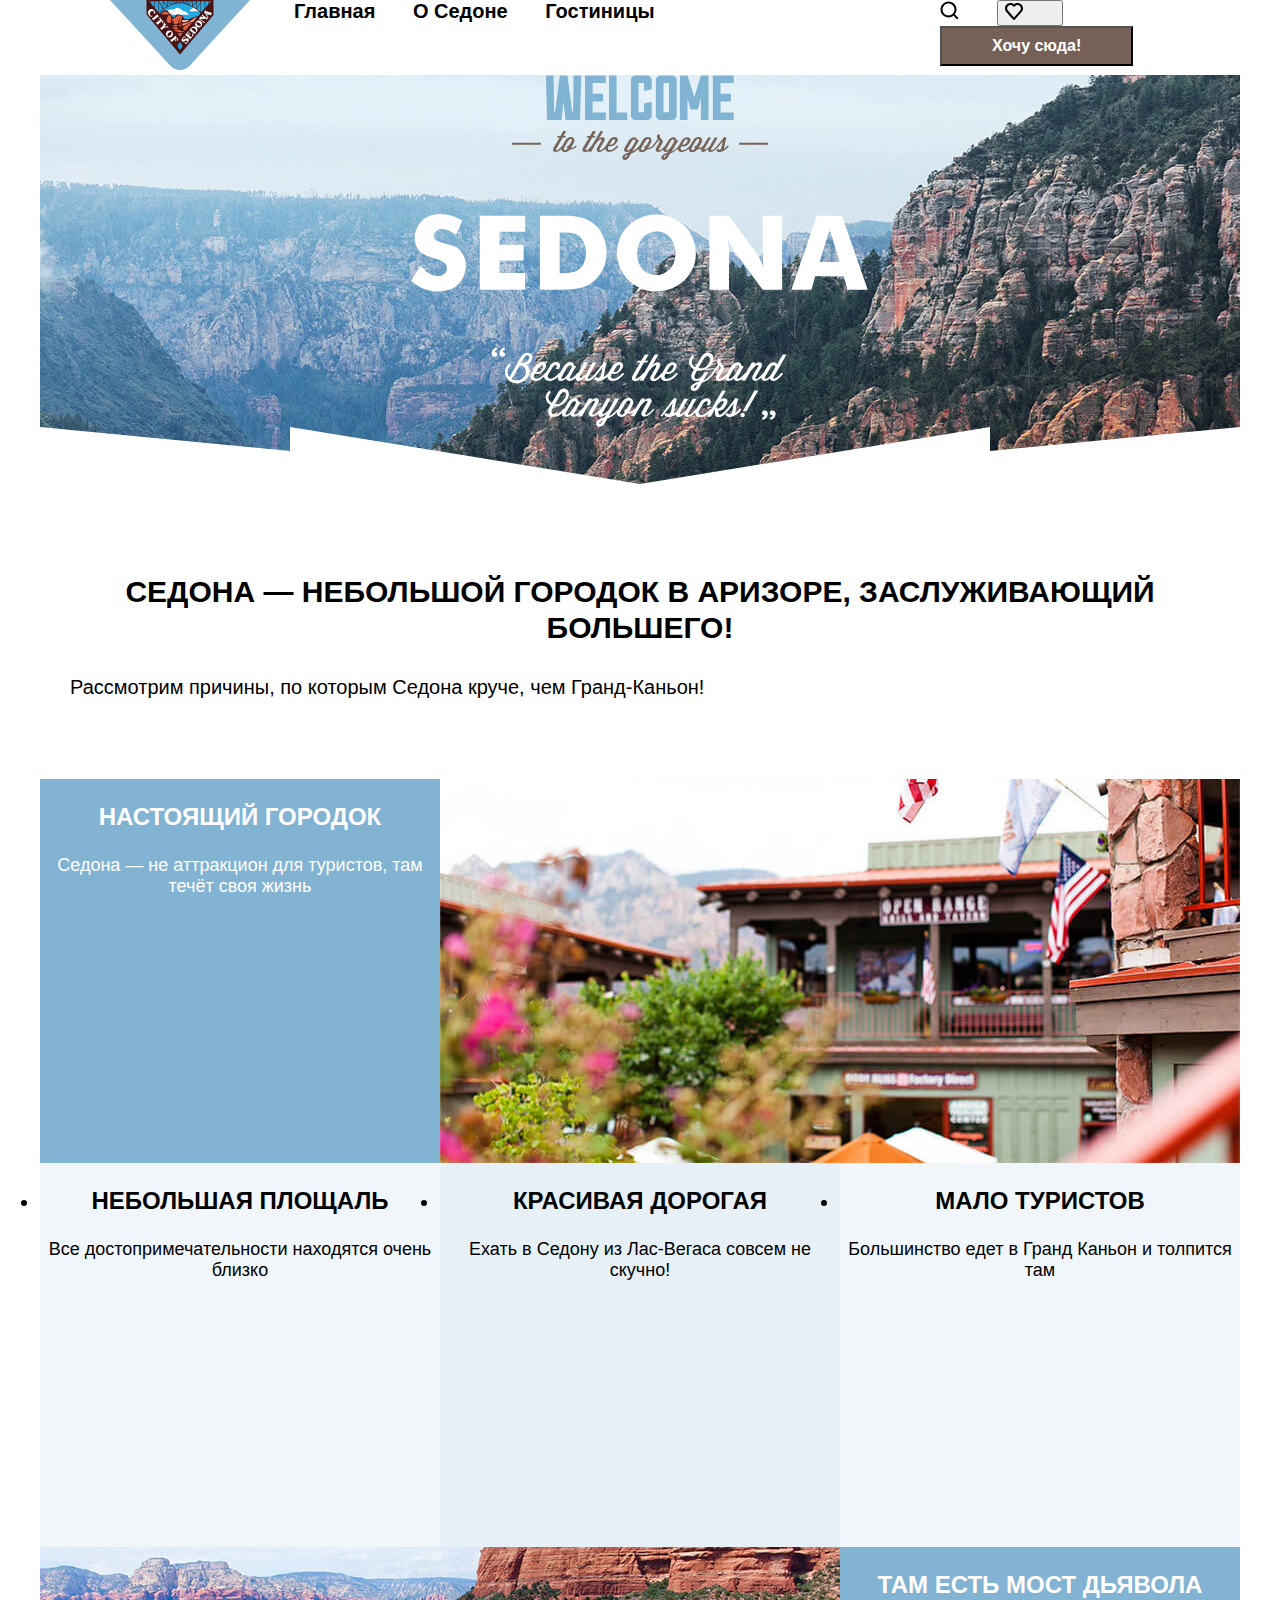
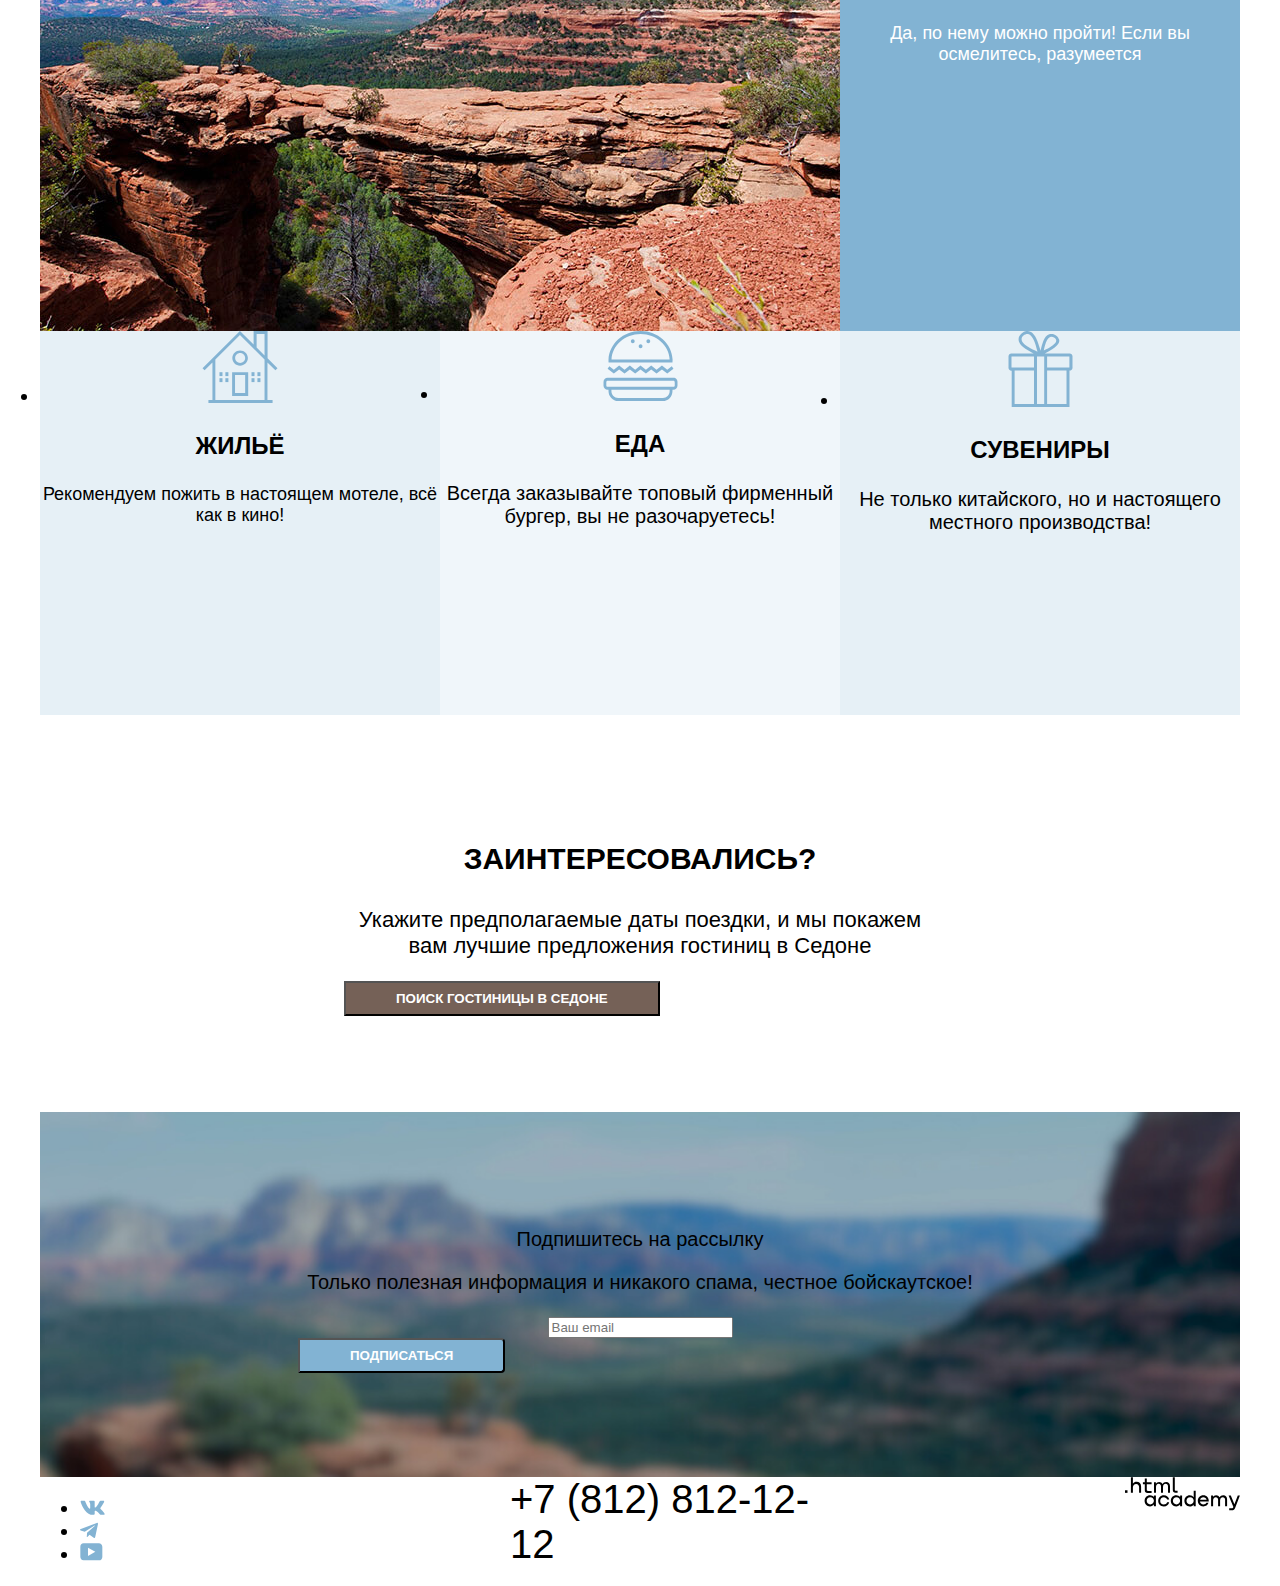
==== commit d31a39b4: "Merge pull request #7 from utkative/master" ====
--- a/index.html
+++ b/index.html
@@ -7,10 +7,10 @@
     <link href="style/style.css" rel="stylesheet">
   </head>
   <body>
-    <div class="container">
+    <div class="page-container">
       <header class="main-header">
         <a href="https://htmlacademy.ru/">
-          <img src="images/logo-headeer.svg" width="140" height="70" alt="Логотип сайта">
+          <img class="header-logo" src="images/header-logo.svg" width="140" height="70" alt="Логотип сайта">
         </a>
         <nav class="navigation">
           <ul class="navigation-list">
@@ -46,28 +46,30 @@
           </ul>
         </nav>
       </header>
-      <main class="main-index">
+      <main class="main-container main-index">
         <h1 class="visually-hidden">Гостиницы Седоны</h1>
         <section>
-          <div class="advantages">
-            <img class="advantages-img" src="images/welcome.svg" width="458" height="352" alt="Welcome to the gorgeous Sedona">
-            <img class="advantages-img-divider" src="images/divider.svg" width="1200" height="57">
+          <div class="hero">
+            <img class="hero-img" src="images/welcome.svg" width="458" height="352" alt="Welcome to the gorgeous Sedona">
+            <img class="hero-img-divider" src="images/divider.svg" width="1200" height="57">
           </div>
-          <div class="advantages-description">
-            <p class="advantages-description-title"> Седона — небольшой городок в Аризоре, заслуживающий большего!</p>
-            <p class="advantages-description-item">Рассмотрим причины, по которым Седона круче, чем Гранд-Каньон!</p>
+          <div class="hero-description">
+            <p class="hero-description-title"> Седона — небольшой городок в Аризоре, заслуживающий большего!</p>
+            <p class="hero-description-item">Рассмотрим причины, по которым Седона круче, чем Гранд-Каньон!</p>
           </div>
         </section>
         <section class="advantages-container">
           <h2 class="visually-hidden">Преимущества</h2>
           <ul class="advantages-list">
-            <li class="advantages-item">
+            <li class="advantages-town">
               <div class="advantages-item advantages-dark">
                 <h3 class="advantages-title-white">Настоящий городок</h3>
                 <p class="advantages-description-white">Седона — не аттракцион для туристов, там течёт своя жизнь</p>
               </div>
               <img src="images/photo-1.jpg" width="800" height="384" alt="домик">
             </li>
+          </ul>
+          <ul class="advantages-list">
             <li class="advantages-item advantages-light">
               <h3 class="advantages-title-black">Небольшая площаль</h3>
               <p class="advantages-description-black">Все достопримечательности находятся очень близко</p>
@@ -80,7 +82,9 @@
               <h3 class="advantages-title-black">Мало туристов</h3>
               <p class="advantages-description-black">Большинство едет в Гранд Каньон и толпится там</p>
             </li>
-            <li class="advantages-item">
+          </ul>
+          <ul class="advantages-list">
+            <li class="advantages-bridge">
               <img src="images/photo-2.jpg" width="800" height="384" alt="панорама моста дьявола">
               <div class="advantages-item advantages-dark">
                 <h3 class="advantages-title-white">Там есть мост дьявола</h3>
@@ -88,7 +92,7 @@
               </div>
             </li>
           </ul>
-          <ul>
+          <ul class="advantages-list">
             <li class="advantages-item advantages-middle">
               <img src="images/house-advantage.svg" width="76" height="72">
               <h3 class="advantages-title-black">Жильё</h3>
@@ -125,28 +129,30 @@
         </form>
       </article>
       <footer class="page-footer">
-        <h2 class="visually-hidden">Контакты</h2>
-        <ul class="footer-social-list">
-          <li class="footer-social-item">
-            <a class="button" href="https://vk.com/htmlacademy" target="_blank">
-              <img src="images/logo-vk.svg" width="25" height="15" alt="vk">
-            </a>
-          </li>
-          <li class="footer-social-item">
-            <a class="button" href="https://t.me/htmlacademy" target="_blank">
-              <img src="images/logo-telegram.svg" width="18" height="16" alt="telegram">
-            </a>
-          </li>
-          <li class="footer-social-item">
-            <a class="visually-hidden button" href="https://www.youtube.com/user/htmlacademyru" target="_blank">
-              <img src="images/logo-youtube.svg" width="23" height="18" alt="youtube">
-            </a>
-          </li>
-        </ul>
-        <address class="contacts-phone">
-          <a class="contacts-phone-number" href="tel:+7 (812) 812-12-12">+7 (812) 812-12-12</a>
-        </address>
-        <img src="images/logo.svg" width="115" height="34" alt="лого html academy">
+        <div class="footer-container">
+          <h2 class="visually-hidden">Контакты</h2>
+          <ul class="footer-social-list">
+            <li class="footer-social-item">
+              <a href="https://vk.com/htmlacademy" target="_blank">
+                <img src="images/logo-vk.svg" width="25" height="15" alt="vk">
+              </a>
+            </li>
+            <li class="footer-social-item">
+              <a href="https://t.me/htmlacademy" target="_blank">
+                <img src="images/logo-telegram.svg" width="18" height="16" alt="telegram">
+              </a>
+            </li>
+            <li class="footer-social-item">
+              <a href="https://www.youtube.com/user/htmlacademyru" target="_blank">
+                <img src="images/logo-youtube.svg" width="23" height="18" alt="youtube">
+              </a>
+            </li>
+          </ul>
+          <address class="footer-phone">
+            <a class="contacts-phone-number" href="tel:+7 (812) 812-12-12">+7 (812) 812-12-12</a>
+          </address>
+          <img class="footer-logo" src="images/logo.svg" width="115" height="34" alt="лого html academy">
+        </div>
       </footer>
     </div>
   </body>
--- a/style/style.css
+++ b/style/style.css
@@ -14,20 +14,15 @@
   font-display: swap;
 }
 
+html {
+  height: 100%;
+}
+
 .visually-hidden {
-  position: absolute;
-  width: 1px;
-  height: 1px;
-  margin: -1px;
-  border: 0;
-  padding: 0;
-  white-space: nowrap;
-  clip-path: inset(100%);
-  clip: rect(0 0 0 0);
-  overflow: hidden;
-}
-
-.container {
+  display: none;
+}
+
+.page-container {
   width: 1200px;
   max-width: 1200px;
   margin: 0 auto;
@@ -39,6 +34,9 @@
   font-weight: 400;
   color: black;
   background-color: white;
+  margin: 0;
+  display: flex;
+  flex-direction: column;
 }
 
 .button {
@@ -53,6 +51,38 @@
 .main-header {
   color: black;
   background-color: white;
+  display: flex;
+}
+
+.main-container {
+   flex-grow: 1;
+}
+
+.header-logo {
+  margin-left: 70px;
+  margin-right: 44px;
+}
+
+.navigation {
+  width: 1200px;
+  display: flex;
+  margin: 0 auto;
+}
+
+.navigation-list {
+  width: 600px;
+  margin: 0;
+  padding: 0;
+}
+
+.navigation-user {
+  max-width: 300px;
+  margin-left: auto;
+}
+
+.navigation li {
+  display: inline;
+  justify-content: space-between;
 }
 
 .navigation-link {
@@ -60,6 +90,7 @@
   font-weight: 700;
   color: black;
   text-decoration: none;
+  margin-right: 32px;
 }
 
 .button-want-here {
@@ -69,28 +100,30 @@
   font-weight: 700;
   padding: 8px 50px;
   line-height: 20px;
-}
-
-.advantages {
+  margin-right: 70px;
+}
+
+.hero {
   background: url("../images/index-background.jpg") #82B3D3 no-repeat;
   background-size: 100% auto;
-  text-align: center;
-}
-
-.advantages-img {
+}
+
+.hero-img {
   display: block;
-}
-
-.advantages-img-divider {
+  margin: 0 auto;
+}
+
+.hero-img-divider {
   display: block;
-}
-
-.advantages-description {
+  margin: 0 auto;
+}
+
+.hero-description {
   padding: 30px;
   margin: 30px 0;
 }
 
-.advantages-description-title {
+.hero-description-title {
   text-transform: uppercase;
   color: black;
   font-style: normal;
@@ -98,7 +131,30 @@
   font-size: 30px;
   line-height: 36px;
   text-align: center;
-  }
+}
+
+.advantages-town {
+  display: flex;
+  margin-right: auto;
+}
+
+.advantages-bridge {
+  display: flex;
+}
+
+.advantages-list {
+  display: flex;
+  flex-direction: row;
+  margin: 0;
+  padding: 0;
+}
+
+.advantages-item {
+  margin: auto;
+  text-align: center;
+  width: 400px;
+  height: 384px;
+}
 
 .advantages-description-item {
   color: black;
@@ -108,11 +164,6 @@
   text-align: center;
 }
 
-.advantages-item {
-  margin: auto;
-  text-align: center;
-}
-
 .advantages-title-white {
   text-transform: uppercase;
   color: white;
@@ -168,21 +219,43 @@
   text-align: center;
 }
 
+.main-catalog {
+  display: flex;
+}
 .search {
   background: url("../images/catalog-background.jpg")#82B3D3 no-repeat;
+  height: 412px;
   background-size: 100% auto;
 }
 
 .search h1 {
+  margin-top: 0;
+  padding-top: 35px;
+  padding-left: 70px;
   color: white;
   font-size: 60px;
   font-weight: 700;
 }
 
 .breadcrumbs {
+  display: flex;
+  padding-top: 8px;
+  padding-left: 70px;
+  padding-bottom: 40px;
   color: white;
   font-size: 16px;
   font-weight: 700;
+}
+
+.filter-container{
+  display: inline-block;
+  width: 151px;
+  margin: 0 70px;
+}
+
+.filter-container-price {
+  display: inline-block;
+  width: 288px;
 }
 
 .catalog-filter-group {
@@ -195,6 +268,9 @@
 }
 
 .catalog-filter-item {
+  display: flex;
+  align-items: center;
+  padding-top: 0;
   font-size: 18px;
   font-weight: 400;
 }
@@ -206,8 +282,36 @@
 }
 
 .sorting-container {
-  color: black;
-  background-color: white;
+  display: flex;
+  color: black;
+  background-color: white;
+}
+
+.sorting-result {
+  margin-left: 70px;
+  font-weight: 700;
+  size: 30px;
+  line-height: 36px;
+  text-transform: uppercase;
+}
+
+.sorting-select {
+  margin: 0 auto;
+}
+
+.sorting-view {
+  margin-right: 70px;
+}
+
+.hotel-list {
+  display: flex;
+  justify-content: center;
+  flex-wrap: wrap;
+}
+
+.hotel-card {
+  width: 340px;
+  padding: 20px;
 }
 
 .hotel-card-title {
@@ -265,6 +369,7 @@
   background: url("../images/subscribe.jpg") #82B3D3 no-repeat;
   background-size: 100% auto;
   text-align: center;
+  padding: 96px 258px 104px 258px;
 }
 
 .button-subscribe {
@@ -285,8 +390,13 @@
   text-align: center;
 }
 
+.search-hotel {
+  padding: 96px 304px 96px 304px;
+}
+
 .search-button {
-
+  background-color: #756157;
+  padding: 8px 50px 8px 50px;
 }
 
 .page-footer {
@@ -301,3 +411,22 @@
   text-decoration: none;
 }
 
+.footer-container {
+  display: flex;
+  margin: 0 auto;
+}
+
+.footer-social-list {
+  width: 155px;
+  margin-right: auto;
+}
+
+.footer-phone {
+  width: 340px;
+  margin: 0 auto;
+}
+
+.footer-logo {
+  width: 115px;
+  margin-left: auto;
+}
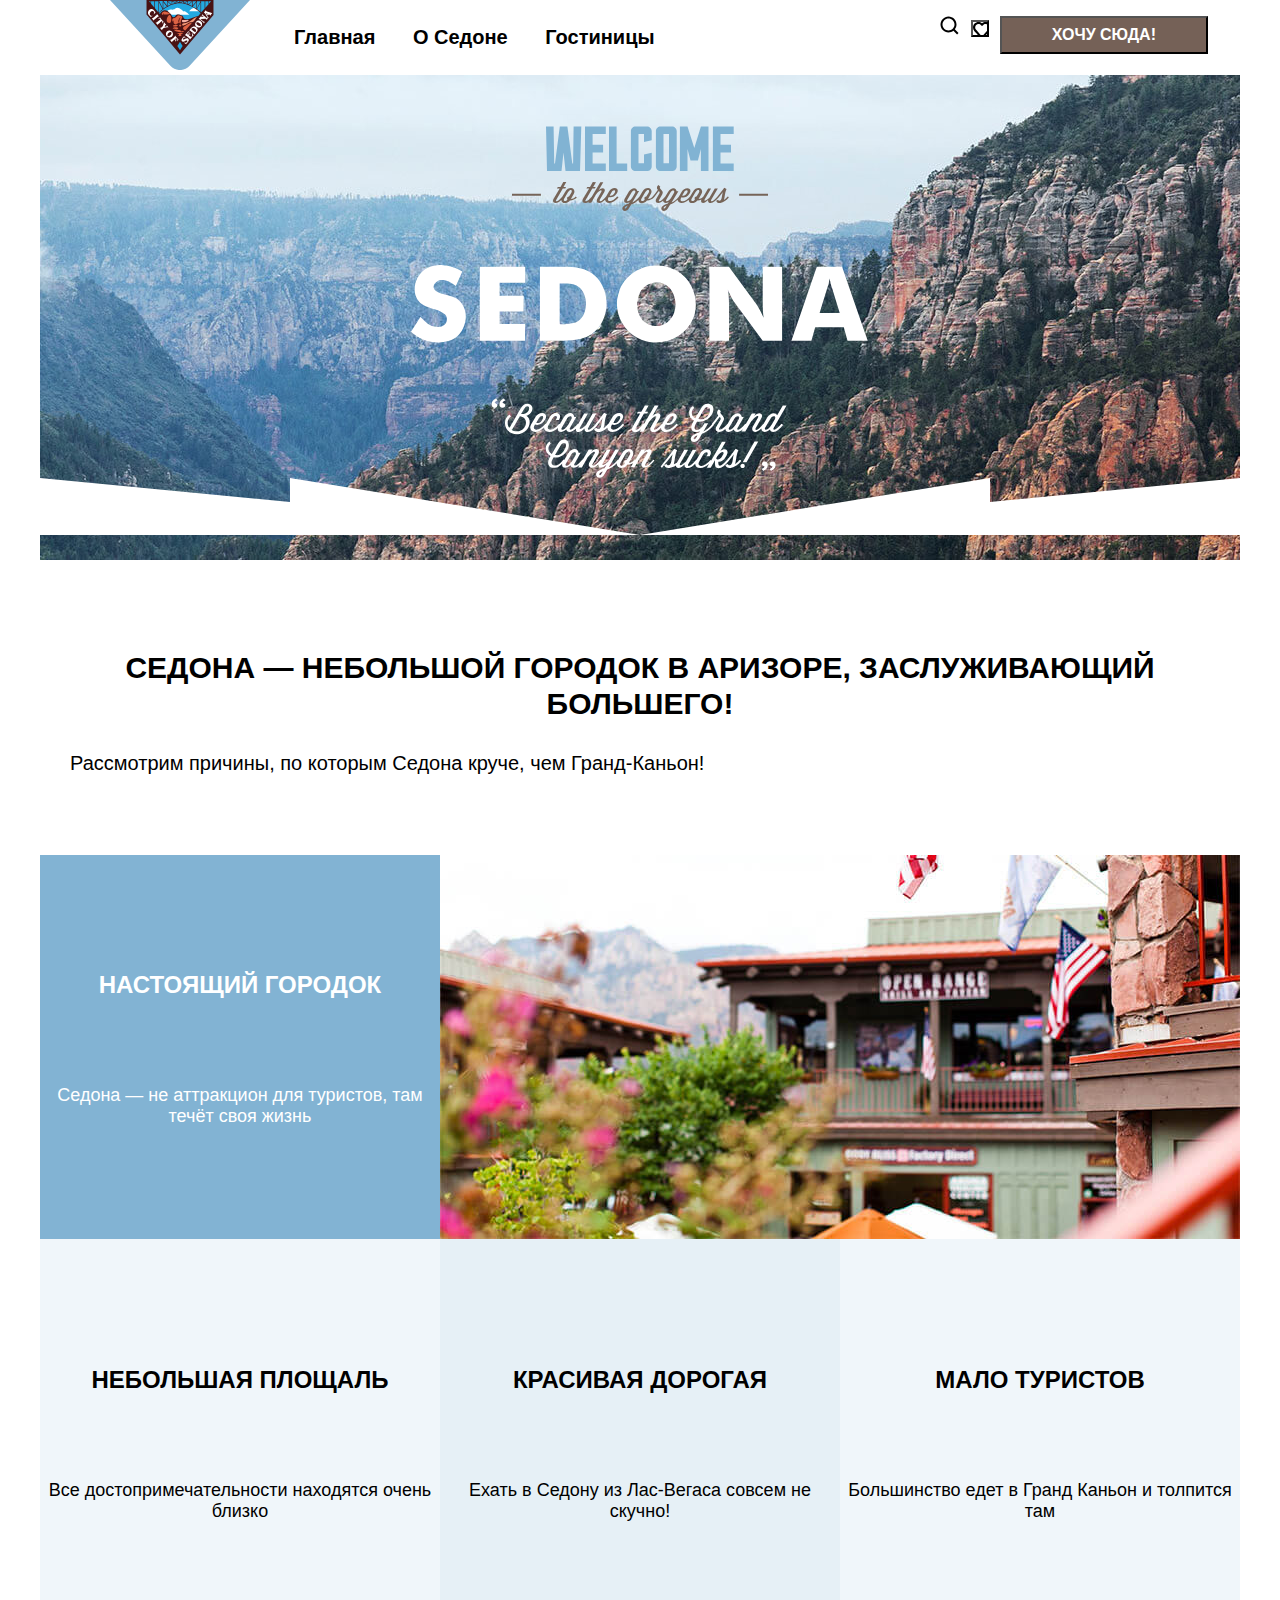
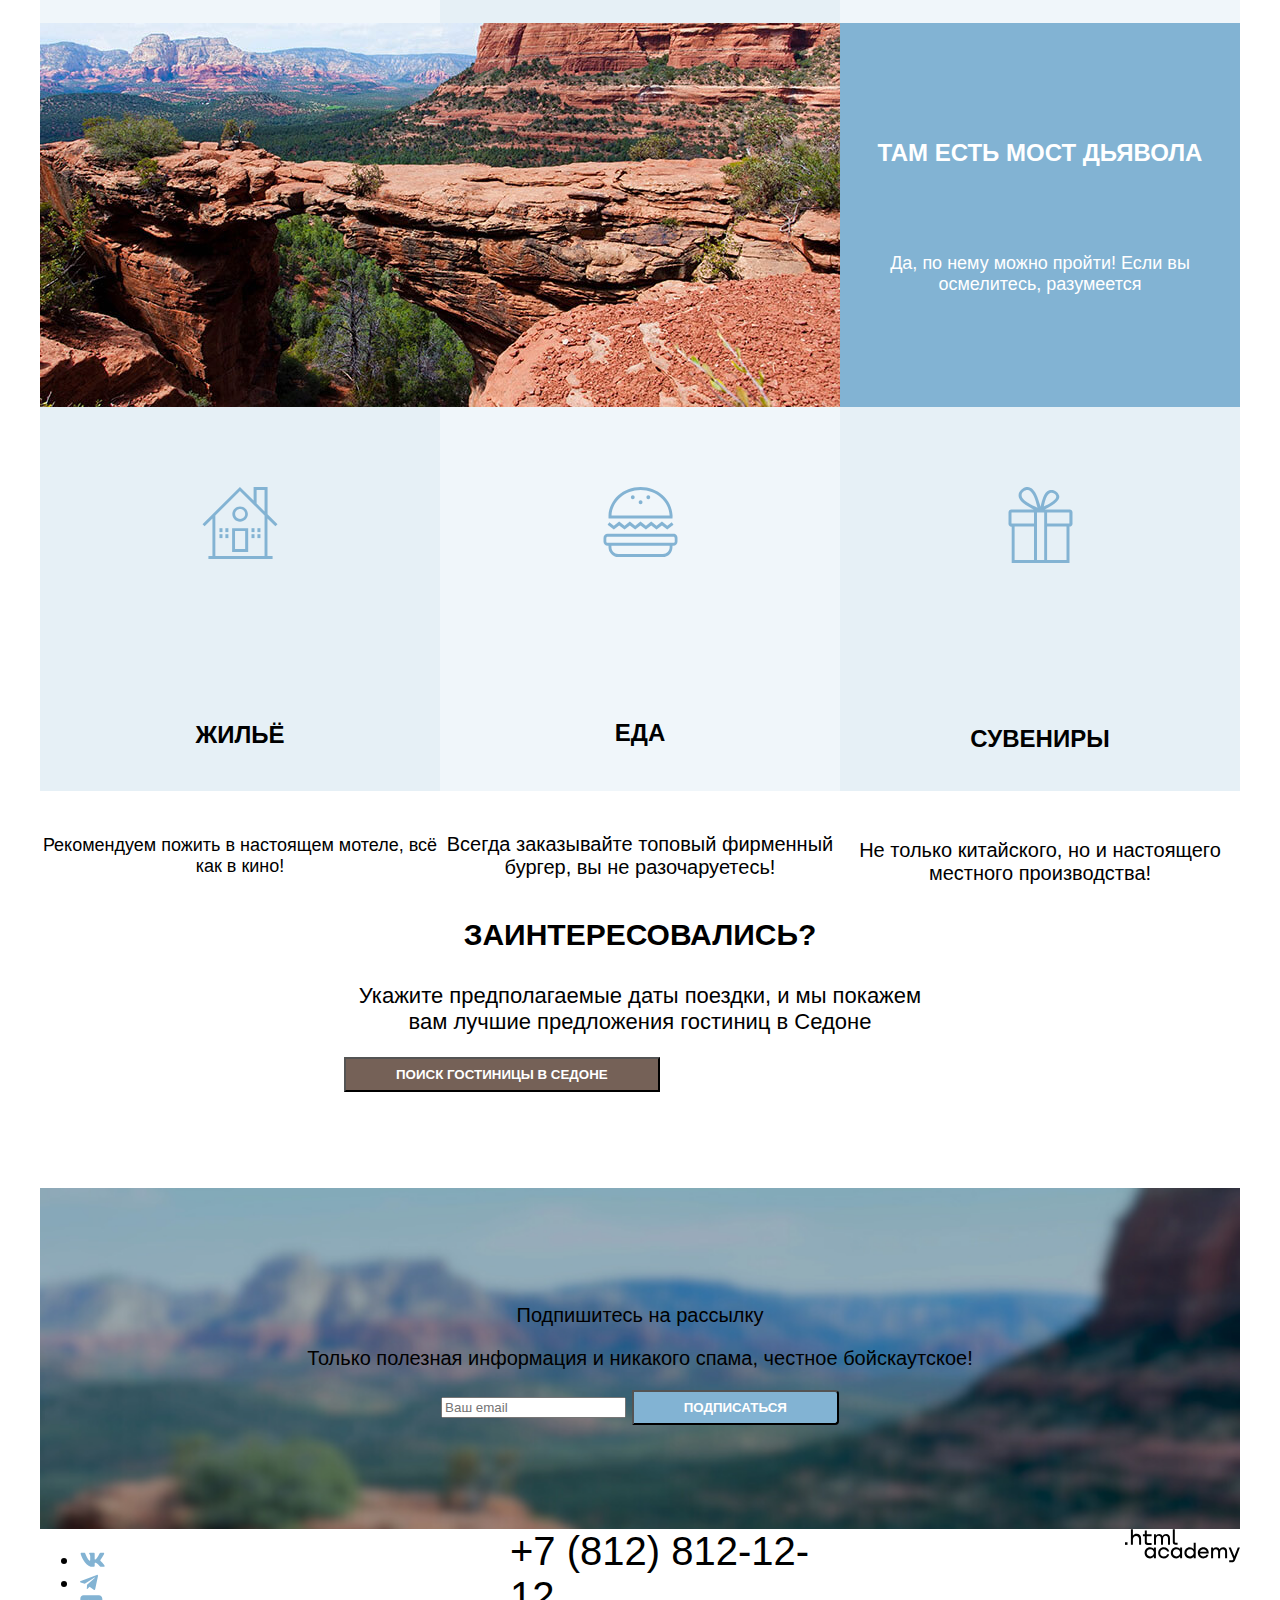
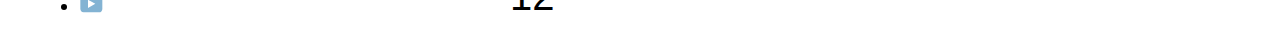
==== commit 220946ef: "добавляет сетки страниц на флексах" ====
--- a/index.html
+++ b/index.html
@@ -14,31 +14,29 @@
         </a>
         <nav class="navigation">
           <ul class="navigation-list">
-            <li class="navigation-item">
+            <li>
               <a class="navigation-link navigation-link-current" href="/">Главная</a>
             </li>
-            <li class="navigation-item">
+            <li>
               <a class="navigation-link" href="#">О Седоне</a>
             </li>
-            <li class="navigation-item">
+            <li>
               <a class="navigation-link" href="catalog.html">Гостиницы</a>
             </li>
           </ul>
           <ul class="navigation-list navigation-user">
-            <li class="navigation-item">
-              <a class="navigation-link" href="#">
-                <img src="images/icon-search-header.svg" alt="Иконка поиска">
+            <li>
+              <a class="navigation-link-search" href="#">
                 <span class="visually-hidden">Поиск</span>
               </a>
             </li>
-            <li class="navigation-item">
+            <li>
               <button class="button-favorite" type="button" aria-label="Избранное" data-choose="12">
-                <a class="navigation-link" href="#">
-                  <img src="images/heart.svg" alt="Иконка избранного">
+                <a class="navigation-link-favorite" href="#">
                 </a>
               </button>
             </li>
-            <li class="navigation-item">
+            <li>
               <a class="navigation-link" href="#">
                 <button class="button-want-here" type="button">Хочу сюда!</button>
               </a>
@@ -46,7 +44,7 @@
           </ul>
         </nav>
       </header>
-      <main class="main-container main-index">
+      <main>
         <h1 class="visually-hidden">Гостиницы Седоны</h1>
         <section>
           <div class="hero">
@@ -58,7 +56,7 @@
             <p class="hero-description-item">Рассмотрим причины, по которым Седона круче, чем Гранд-Каньон!</p>
           </div>
         </section>
-        <section class="advantages-container">
+        <section>
           <h2 class="visually-hidden">Преимущества</h2>
           <ul class="advantages-list">
             <li class="advantages-town">
--- a/style/style.css
+++ b/style/style.css
@@ -19,7 +19,25 @@
 }
 
 .visually-hidden {
-  display: none;
+  position: absolute;
+  width: 1px;
+  height: 1px;
+  margin: -1px;
+  padding: 0;
+  border: 0;
+  clip: rect(0 0 0 0);
+  overflow: hidden;
+}
+
+body {
+  font-family: "PT Sans", sans-serif;
+  font-size: 20px;
+  font-weight: 400;
+  color: black;
+  background-color: white;
+  margin: 0;
+  display: flex;
+  flex-direction: column;
 }
 
 .page-container {
@@ -28,17 +46,6 @@
   margin: 0 auto;
 }
 
-body {
-  font-family: "PT Sans", sans-serif;
-  font-size: 20px;
-  font-weight: 400;
-  color: black;
-  background-color: white;
-  margin: 0;
-  display: flex;
-  flex-direction: column;
-}
-
 .button {
   color: white;
   background-color: #82B3D3;
@@ -66,6 +73,7 @@
 .navigation {
   width: 1200px;
   display: flex;
+  align-items: center;
   margin: 0 auto;
 }
 
@@ -76,6 +84,8 @@
 }
 
 .navigation-user {
+  display: flex;
+  justify-content: space-between;
   max-width: 300px;
   margin-left: auto;
 }
@@ -93,29 +103,43 @@
   margin-right: 32px;
 }
 
+.navigation-link-search {
+  display: block;
+  background: url("../images/icon-search-header.svg") no-repeat;
+  width: 20px;
+  height: 20px;
+  padding-top: 24px;
+}
+
+.button-favorite {
+  background: url("../images/heart.svg") no-repeat;
+  width: 18px;
+  height: 17px;
+}
+
 .button-want-here {
+  font-size: 16px;
+  text-transform: uppercase;
   color: white;
   background-color: #756157;
-  font-size: 16px;
-  font-weight: 700;
-  padding: 8px 50px;
-  line-height: 20px;
-  margin-right: 70px;
+  font-weight: 700;
+  padding: 8px 50px 8px 50px;
 }
 
 .hero {
   background: url("../images/index-background.jpg") #82B3D3 no-repeat;
   background-size: 100% auto;
+  height: 485px;
 }
 
 .hero-img {
   display: block;
   margin: 0 auto;
+  padding-top: 51px;
 }
 
 .hero-img-divider {
-  display: block;
-  margin: 0 auto;
+
 }
 
 .hero-description {
@@ -147,6 +171,7 @@
   flex-direction: row;
   margin: 0;
   padding: 0;
+  list-style: none;
 }
 
 .advantages-item {
@@ -165,6 +190,8 @@
 }
 
 .advantages-title-white {
+  padding-top: 92px;
+  padding-bottom: 62px;
   text-transform: uppercase;
   color: white;
   font-weight: 700;
@@ -174,6 +201,8 @@
 }
 
 .advantages-title-black {
+  padding-top: 103px;
+  padding-bottom: 62px;
   text-transform: uppercase;
   color: black;
   font-weight: 700;
@@ -182,6 +211,11 @@
   text-align: center;
 }
 
+.advantages-item img {
+  padding-top: 80px;
+  padding-bottom: 30px;
+}
+
 .advantages-description-white {
   color: white;
   font-weight: 400;
@@ -219,9 +253,6 @@
   text-align: center;
 }
 
-.main-catalog {
-  display: flex;
-}
 .search {
   background: url("../images/catalog-background.jpg")#82B3D3 no-repeat;
   height: 412px;
@@ -241,7 +272,6 @@
   display: flex;
   padding-top: 8px;
   padding-left: 70px;
-  padding-bottom: 40px;
   color: white;
   font-size: 16px;
   font-weight: 700;
@@ -305,13 +335,18 @@
 
 .hotel-list {
   display: flex;
-  justify-content: center;
+  justify-content: flex-start;
   flex-wrap: wrap;
 }
 
 .hotel-card {
   width: 340px;
   padding: 20px;
+}
+
+.hotel-card-img {
+  max-width: 100%;
+  height: auto;
 }
 
 .hotel-card-title {
@@ -373,13 +408,10 @@
 }
 
 .button-subscribe {
-  display: flex;
-  flex-direction: row;
-  justify-content: center;
   align-items: center;
   padding: 8px 50px;
   gap: 10px;
-  border-radius: 0px 4px 4px 0px;
+  border-radius: 0 4px 4px 0;
 }
 
 .search-description {
